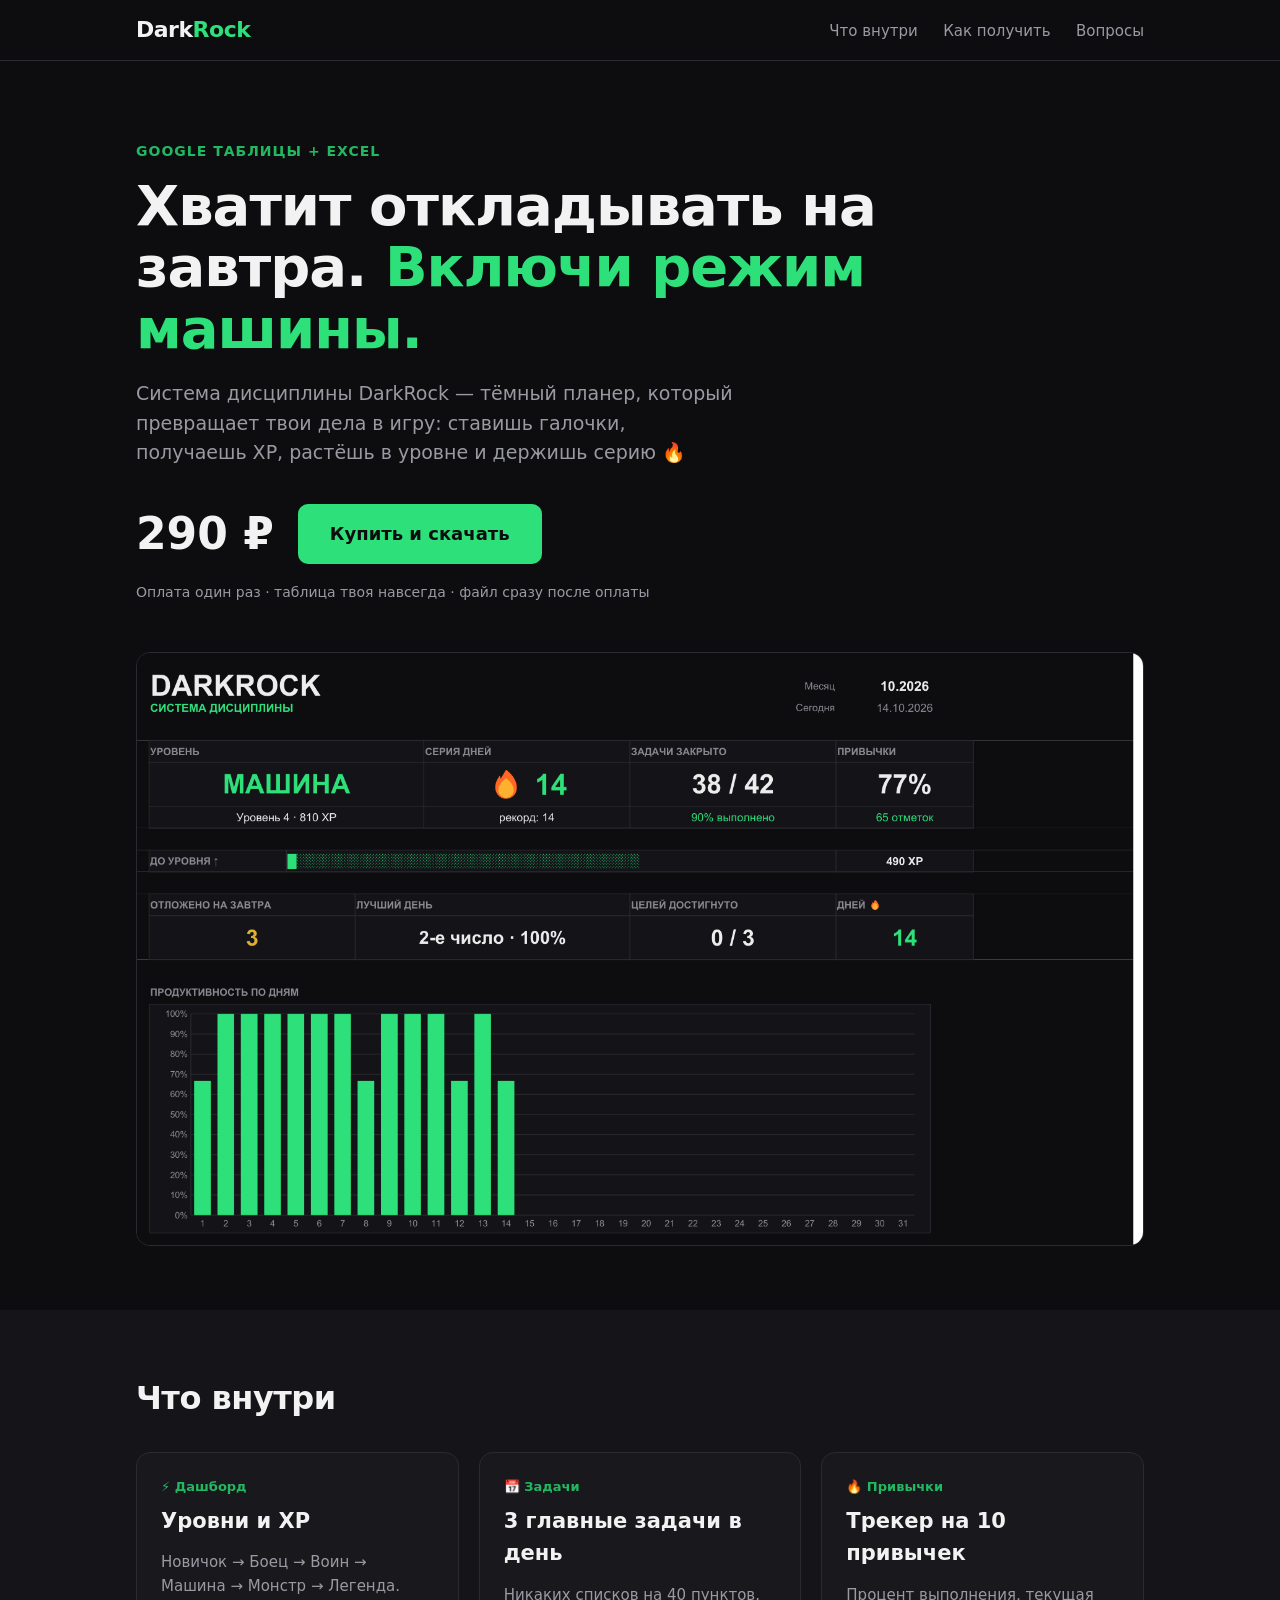
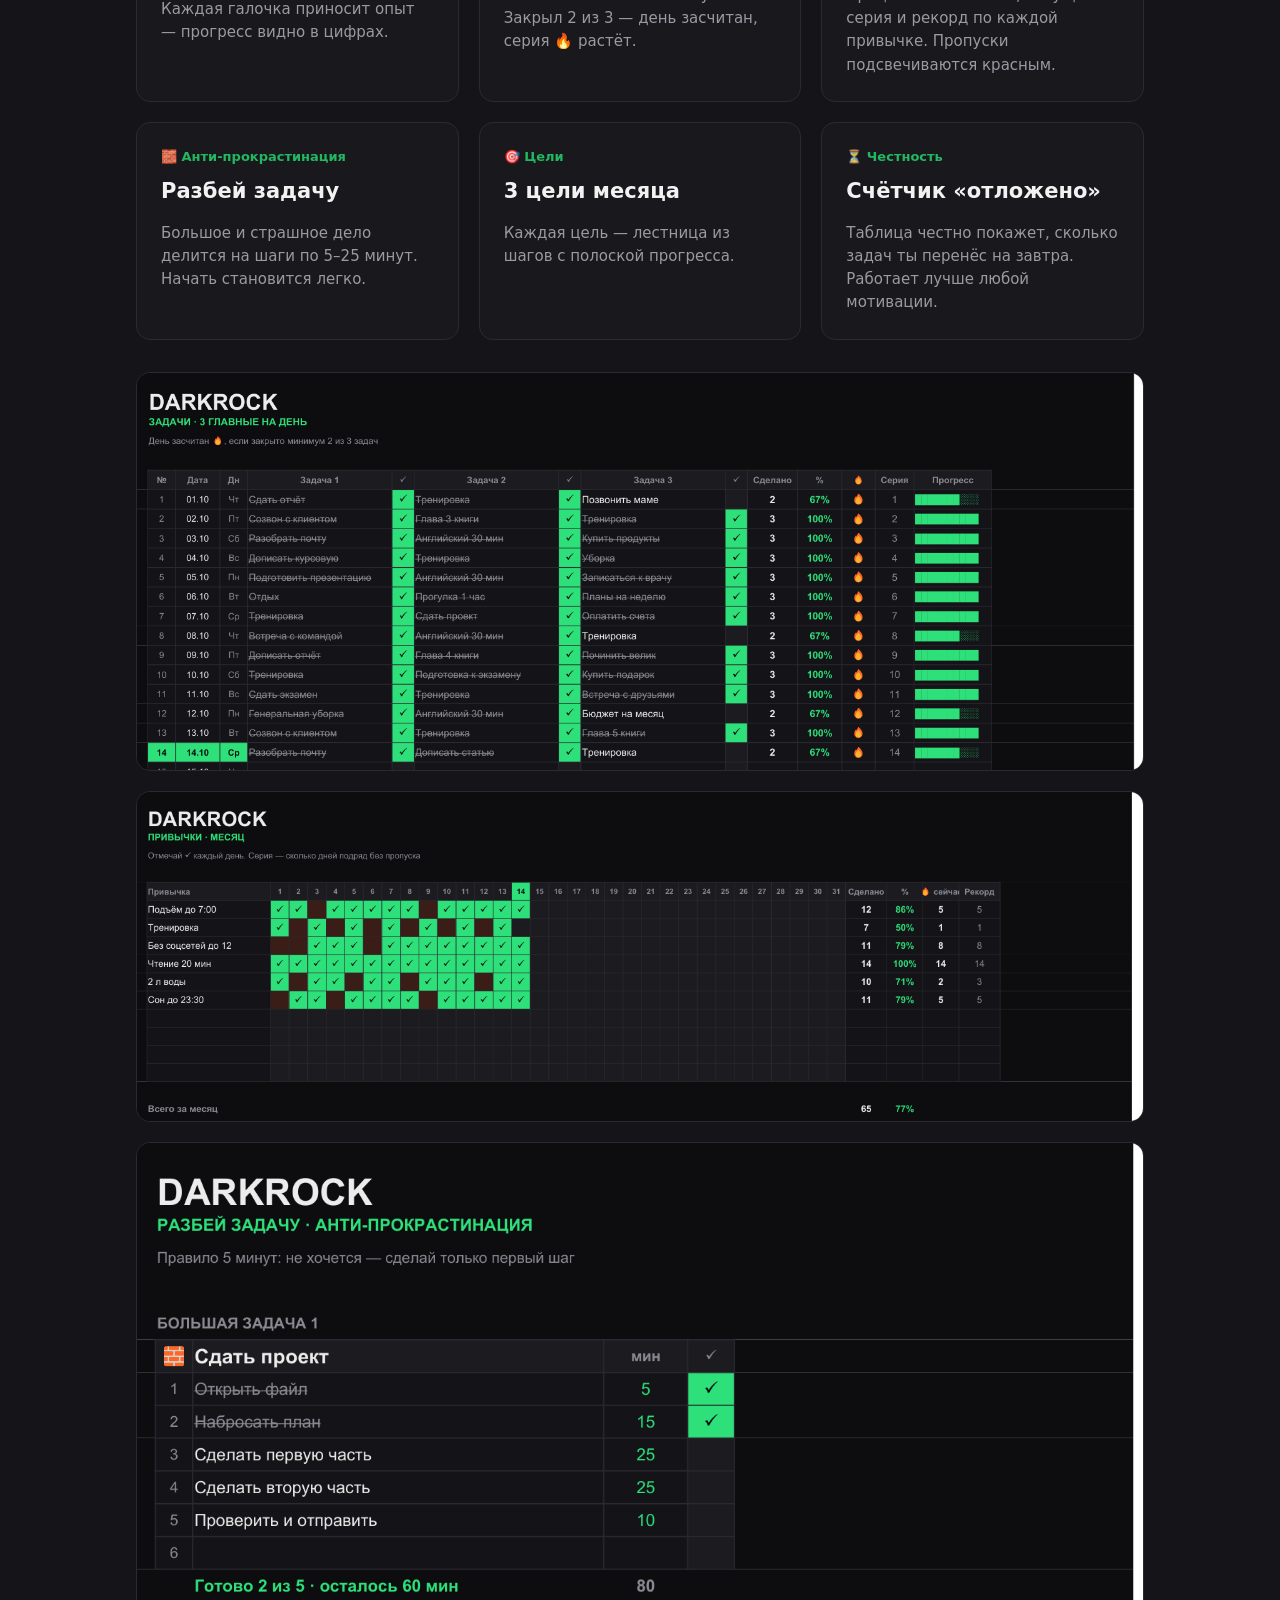
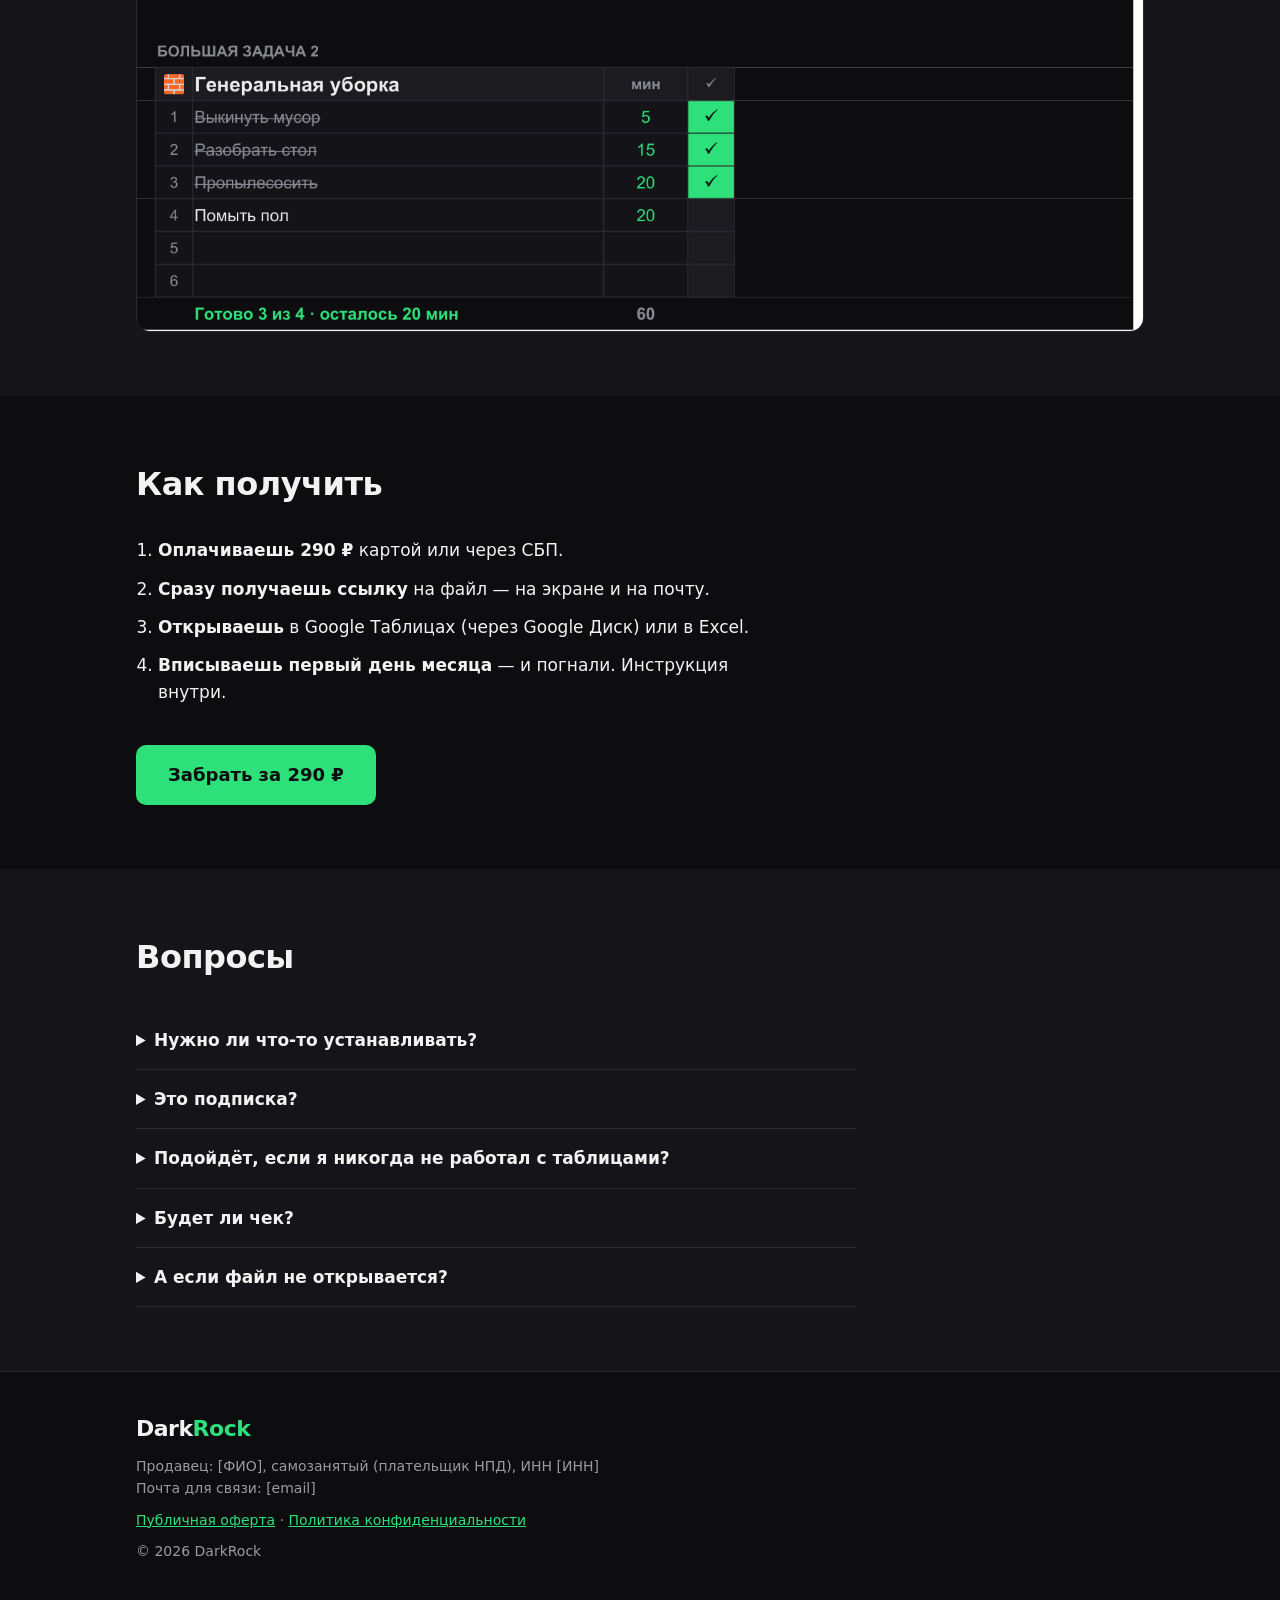
==== index.html @ 1337886f "DarkRock landing Co-Authored-By: Claude Opus 5.5 <noreply@anthropic.com>" ====
<!doctype html>
<html lang="ru">
<head>
<meta charset="utf-8">
<meta name="viewport" content="width=device-width, initial-scale=1">
<title>DarkRock — Система дисциплины</title>
<meta name="description" content="Тёмный планер против прокрастинации в Google Таблицах и Excel: уровни, XP, серии, привычки и цели. 290 ₽ навсегда.">
<link rel="stylesheet" href="style.css">
</head>
<body>

<header class="top">
  <div class="wrap top__in">
    <a class="logo" href="index.html">Dark<span>Rock</span></a>
    <nav class="nav">
      <a href="#inside">Что внутри</a>
      <a href="#how">Как получить</a>
      <a href="#faq">Вопросы</a>
    </nav>
  </div>
</header>

<section class="hero">
  <div class="wrap">
    <p class="eyebrow">Google Таблицы + Excel</p>
    <h1>Хватит откладывать на завтра. <em>Включи режим машины.</em></h1>
    <p class="lead">Система дисциплины DarkRock — тёмный планер, который превращает твои дела в игру: ставишь галочки, получаешь XP, растёшь в уровне и держишь серию 🔥</p>
    <div class="buy">
      <span class="price price--big">290 ₽</span>
      <!-- TODO: заменить href на ссылку оплаты Robokassa -->
      <a class="btn btn--big" href="#" data-product="discipline">Купить и скачать</a>
    </div>
    <p class="note">Оплата один раз · таблица твоя навсегда · файл сразу после оплаты</p>
    <img class="shot" src="img/dashboard.png" alt="Дашборд DarkRock: уровень МАШИНА, серия 14 дней, график продуктивности">
  </div>
</section>

<section id="inside" class="section section--alt">
  <div class="wrap">
    <h2>Что внутри</h2>
    <div class="grid">
      <article class="card">
        <div class="card__tag">⚡ Дашборд</div>
        <h3>Уровни и XP</h3>
        <p>Новичок → Боец → Воин → Машина → Монстр → Легенда. Каждая галочка приносит опыт — прогресс видно в цифрах.</p>
      </article>
      <article class="card">
        <div class="card__tag">📅 Задачи</div>
        <h3>3 главные задачи в день</h3>
        <p>Никаких списков на 40 пунктов. Закрыл 2 из 3 — день засчитан, серия 🔥 растёт.</p>
      </article>
      <article class="card">
        <div class="card__tag">🔥 Привычки</div>
        <h3>Трекер на 10 привычек</h3>
        <p>Процент выполнения, текущая серия и рекорд по каждой привычке. Пропуски подсвечиваются красным.</p>
      </article>
      <article class="card">
        <div class="card__tag">🧱 Анти-прокрастинация</div>
        <h3>Разбей задачу</h3>
        <p>Большое и страшное дело делится на шаги по 5–25 минут. Начать становится легко.</p>
      </article>
      <article class="card">
        <div class="card__tag">🎯 Цели</div>
        <h3>3 цели месяца</h3>
        <p>Каждая цель — лестница из шагов с полоской прогресса.</p>
      </article>
      <article class="card">
        <div class="card__tag">⏳ Честность</div>
        <h3>Счётчик «отложено»</h3>
        <p>Таблица честно покажет, сколько задач ты перенёс на завтра. Работает лучше любой мотивации.</p>
      </article>
    </div>

    <div class="shots">
      <img src="img/tasks.png" alt="Лист задач: три главные задачи на каждый день месяца">
      <img src="img/habits.png" alt="Трекер привычек на месяц">
      <img src="img/breakdown.png" alt="Разбивка большой задачи на шаги с минутами">
    </div>
  </div>
</section>

<section id="how" class="section">
  <div class="wrap">
    <h2>Как получить</h2>
    <ol class="steps">
      <li><b>Оплачиваешь 290 ₽</b> картой или через СБП.</li>
      <li><b>Сразу получаешь ссылку</b> на файл — на экране и на почту.</li>
      <li><b>Открываешь</b> в Google Таблицах (через Google Диск) или в Excel.</li>
      <li><b>Вписываешь первый день месяца</b> — и погнали. Инструкция внутри.</li>
    </ol>
    <a class="btn btn--big" href="#" data-product="discipline">Забрать за 290 ₽</a>
  </div>
</section>

<section id="faq" class="section section--alt">
  <div class="wrap">
    <h2>Вопросы</h2>
    <details><summary>Нужно ли что-то устанавливать?</summary><p>Нет. Таблица работает в бесплатных Google Таблицах — в браузере или с телефона — или в Excel.</p></details>
    <details><summary>Это подписка?</summary><p>Нет. Платишь один раз — таблица остаётся у тебя навсегда. Каждый месяц просто делаешь копию.</p></details>
    <details><summary>Подойдёт, если я никогда не работал с таблицами?</summary><p>Да. Всё считается само — нужно только вписать задачи и ставить галочки.</p></details>
    <details><summary>Будет ли чек?</summary><p>Да, электронный чек приходит на почту автоматически.</p></details>
    <details><summary>А если файл не открывается?</summary><p>Напиши на почту ниже — поможем или вернём деньги. Условия — в <a href="oferta.html">оферте</a>.</p></details>
  </div>
</section>

<footer class="foot">
  <div class="wrap">
    <p class="logo">Dark<span>Rock</span></p>
    <!-- TODO: заполнить реальными данными самозанятого -->
    <p>Продавец: [ФИО], самозанятый (плательщик НПД), ИНН [ИНН]<br>
       Почта для связи: [email]</p>
    <p><a href="oferta.html">Публичная оферта</a> · <a href="privacy.html">Политика конфиденциальности</a></p>
    <p class="muted">© 2026 DarkRock</p>
  </div>
</footer>

</body>
</html>
---- style.css ----
:root {
  --bg: #0d0d0f;
  --bg-alt: #151519;
  --text: #f2f2f2;
  --muted: #9a9aa3;
  --accent: #2ee07a;
  --accent-dark: #22b862;
  --card: #18181d;
  --line: #2a2a31;
  --radius: 14px;
}

* { box-sizing: border-box; margin: 0; padding: 0; }

body {
  font-family: system-ui, -apple-system, "Segoe UI", Roboto, sans-serif;
  background: var(--bg);
  color: var(--text);
  line-height: 1.55;
  font-size: 17px;
}

a { color: var(--accent); }

.wrap { max-width: 1040px; margin: 0 auto; padding: 0 16px; }

.top { border-bottom: 1px solid var(--line); background: var(--bg); position: sticky; top: 0; z-index: 5; }
.top__in { display: flex; align-items: center; justify-content: space-between; height: 60px; }
.logo { font-weight: 800; font-size: 22px; text-decoration: none; color: var(--text); letter-spacing: -0.5px; }
.logo span { color: var(--accent); }
.nav a { margin-left: 20px; text-decoration: none; color: var(--muted); font-size: 15px; }
.nav a:hover { color: var(--text); }

.hero { padding: 80px 0 64px; }
.eyebrow { color: var(--accent-dark); font-weight: 600; font-size: 14px; text-transform: uppercase; letter-spacing: 1px; margin-bottom: 12px; }
h1 { font-size: clamp(32px, 6vw, 56px); line-height: 1.1; letter-spacing: -1px; max-width: 760px; }
h1 em { font-style: normal; color: var(--accent); }
.lead { font-size: 19px; color: var(--muted); max-width: 600px; margin: 20px 0 32px; }

.btn {
  display: inline-block; background: var(--accent); color: #0d0d0f; text-decoration: none;
  padding: 10px 22px; border-radius: 10px; font-weight: 600; transition: background .15s;
}
.btn:hover { background: var(--accent-dark); }
.btn--big { padding: 16px 32px; font-size: 18px; }

.section { padding: 64px 0; }
.section--alt { background: var(--bg-alt); }
h2 { font-size: 32px; margin-bottom: 28px; letter-spacing: -0.5px; }

.grid { display: grid; grid-template-columns: repeat(auto-fit, minmax(280px, 1fr)); gap: 20px; }
.card {
  background: var(--card); border: 1px solid var(--line); border-radius: var(--radius);
  padding: 24px; display: flex; flex-direction: column;
}
.card__tag { font-size: 13px; color: var(--accent-dark); font-weight: 600; margin-bottom: 8px; }
.card h3 { font-size: 21px; margin-bottom: 14px; }
.card ul { list-style: none; flex: 1; margin-bottom: 20px; }
.card li { padding-left: 22px; position: relative; margin-bottom: 6px; font-size: 15px; }
.card li::before { content: "✓"; position: absolute; left: 0; color: var(--accent); font-weight: 700; }
.card__foot { display: flex; align-items: center; justify-content: space-between; }
.price { font-size: 24px; font-weight: 800; }

.steps { padding-left: 22px; max-width: 640px; }
.steps li { margin-bottom: 12px; }

details { border-bottom: 1px solid var(--line); padding: 16px 0; max-width: 720px; }
summary { cursor: pointer; font-weight: 600; }
details p { margin-top: 10px; color: var(--muted); }

.foot { border-top: 1px solid var(--line); padding: 40px 0; font-size: 14px; color: var(--muted); }
.foot p { margin-bottom: 10px; }
.muted { color: var(--muted); }

.doc { padding: 48px 0 80px; max-width: 760px; }
.doc h1 { font-size: 34px; margin-bottom: 24px; }
.doc h2 { font-size: 20px; margin: 28px 0 10px; }
.doc p, .doc li { margin-bottom: 8px; }
.doc ol, .doc ul { padding-left: 22px; }

.buy { display: flex; align-items: center; gap: 24px; flex-wrap: wrap; }
.price--big { font-size: 44px; }
.note { color: var(--muted); font-size: 14px; margin-top: 14px; }
.shot { display: block; width: 100%; margin-top: 48px; border: 1px solid var(--line); border-radius: var(--radius); }
.card p { color: var(--muted); font-size: 15px; }
.shots { display: grid; gap: 20px; margin-top: 32px; }
.shots img { width: 100%; border: 1px solid var(--line); border-radius: var(--radius); }
.steps + .btn { margin-top: 28px; }

@media (max-width: 560px) {
  .nav { display: none; }
  .hero { padding: 48px 0 40px; }
}
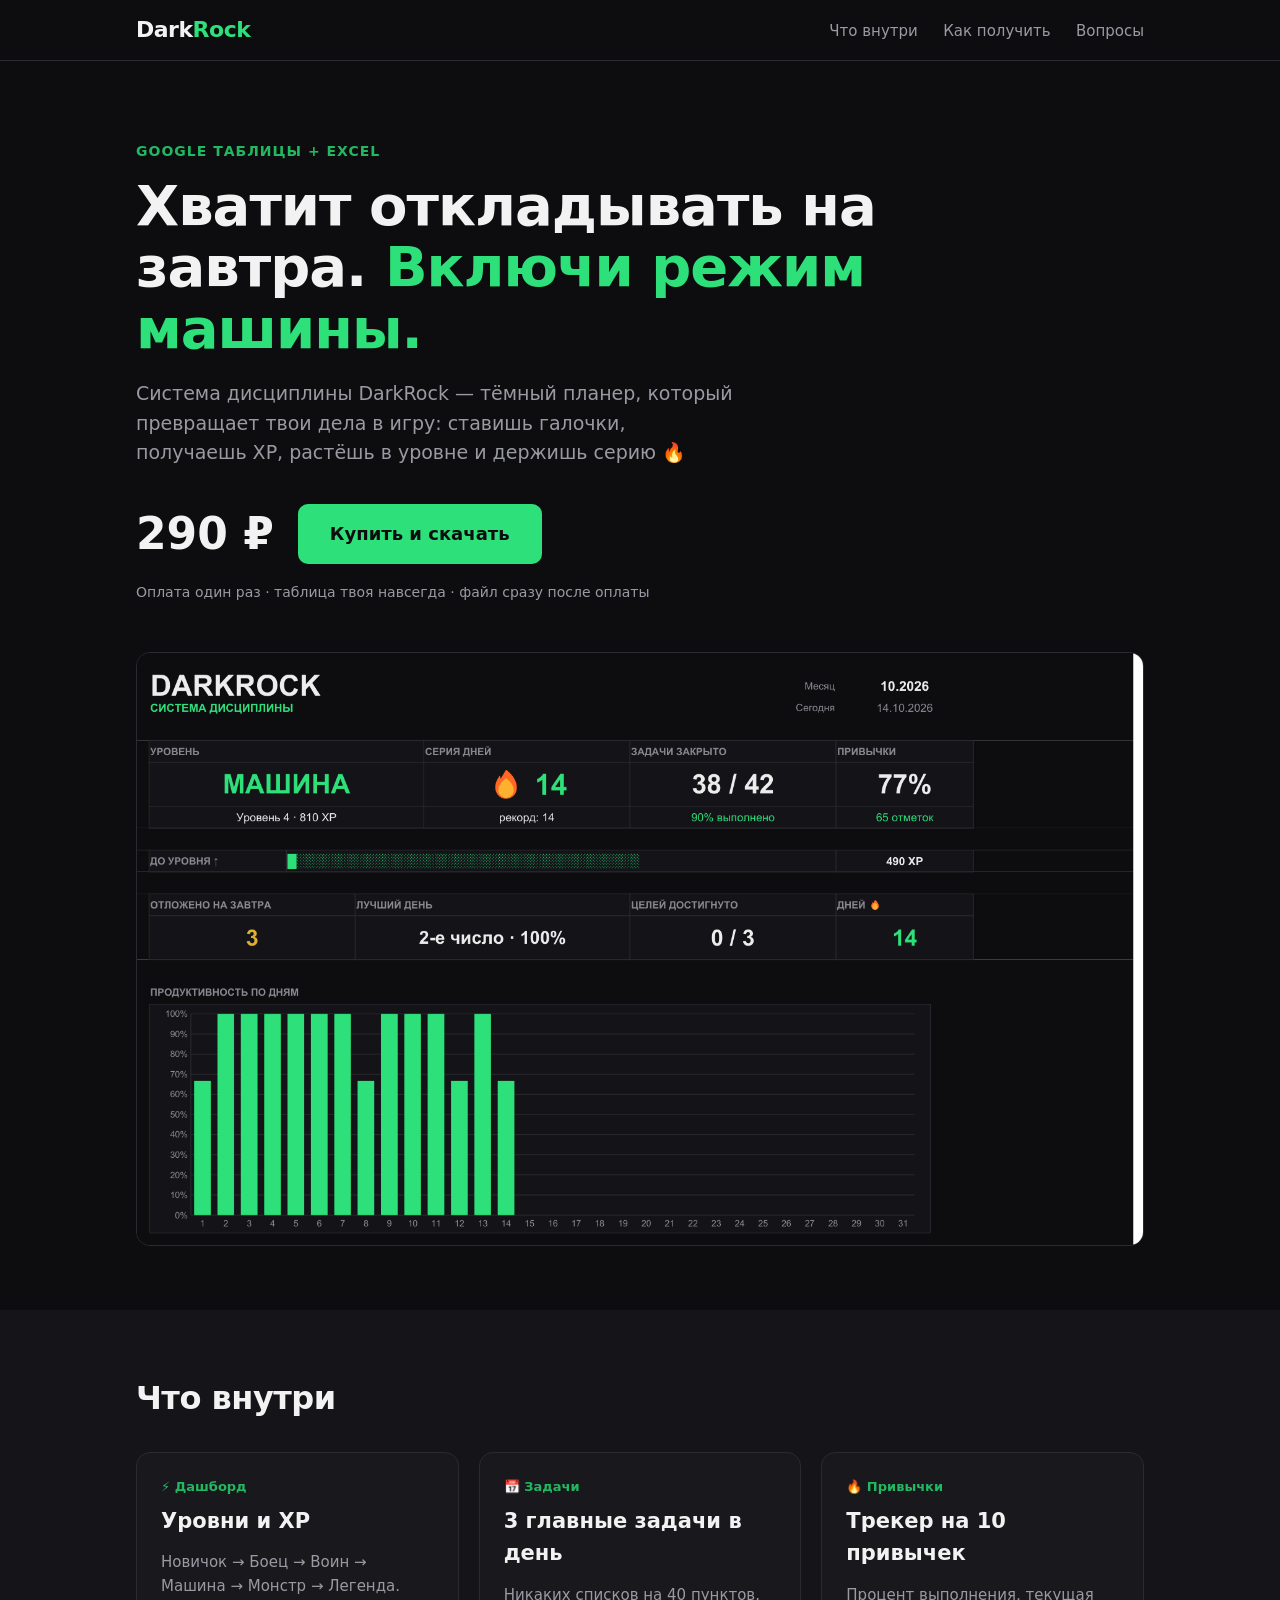
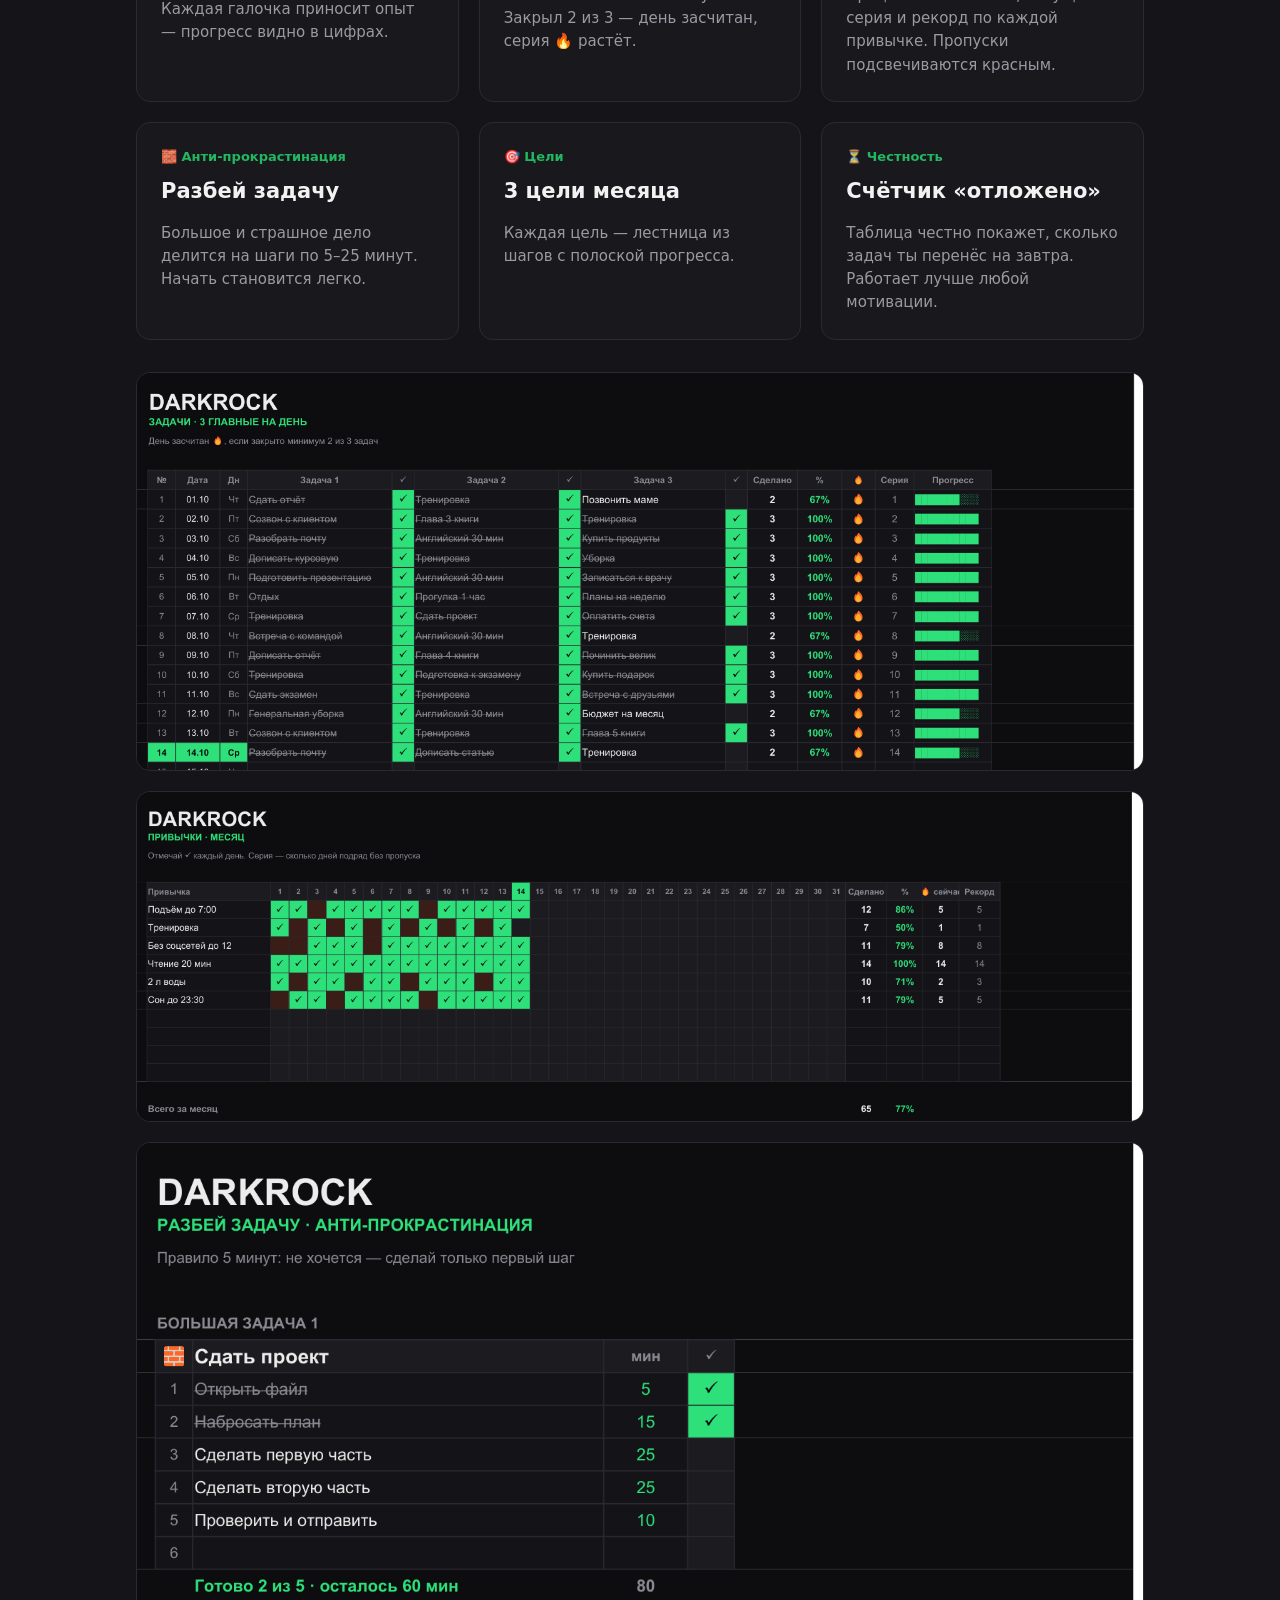
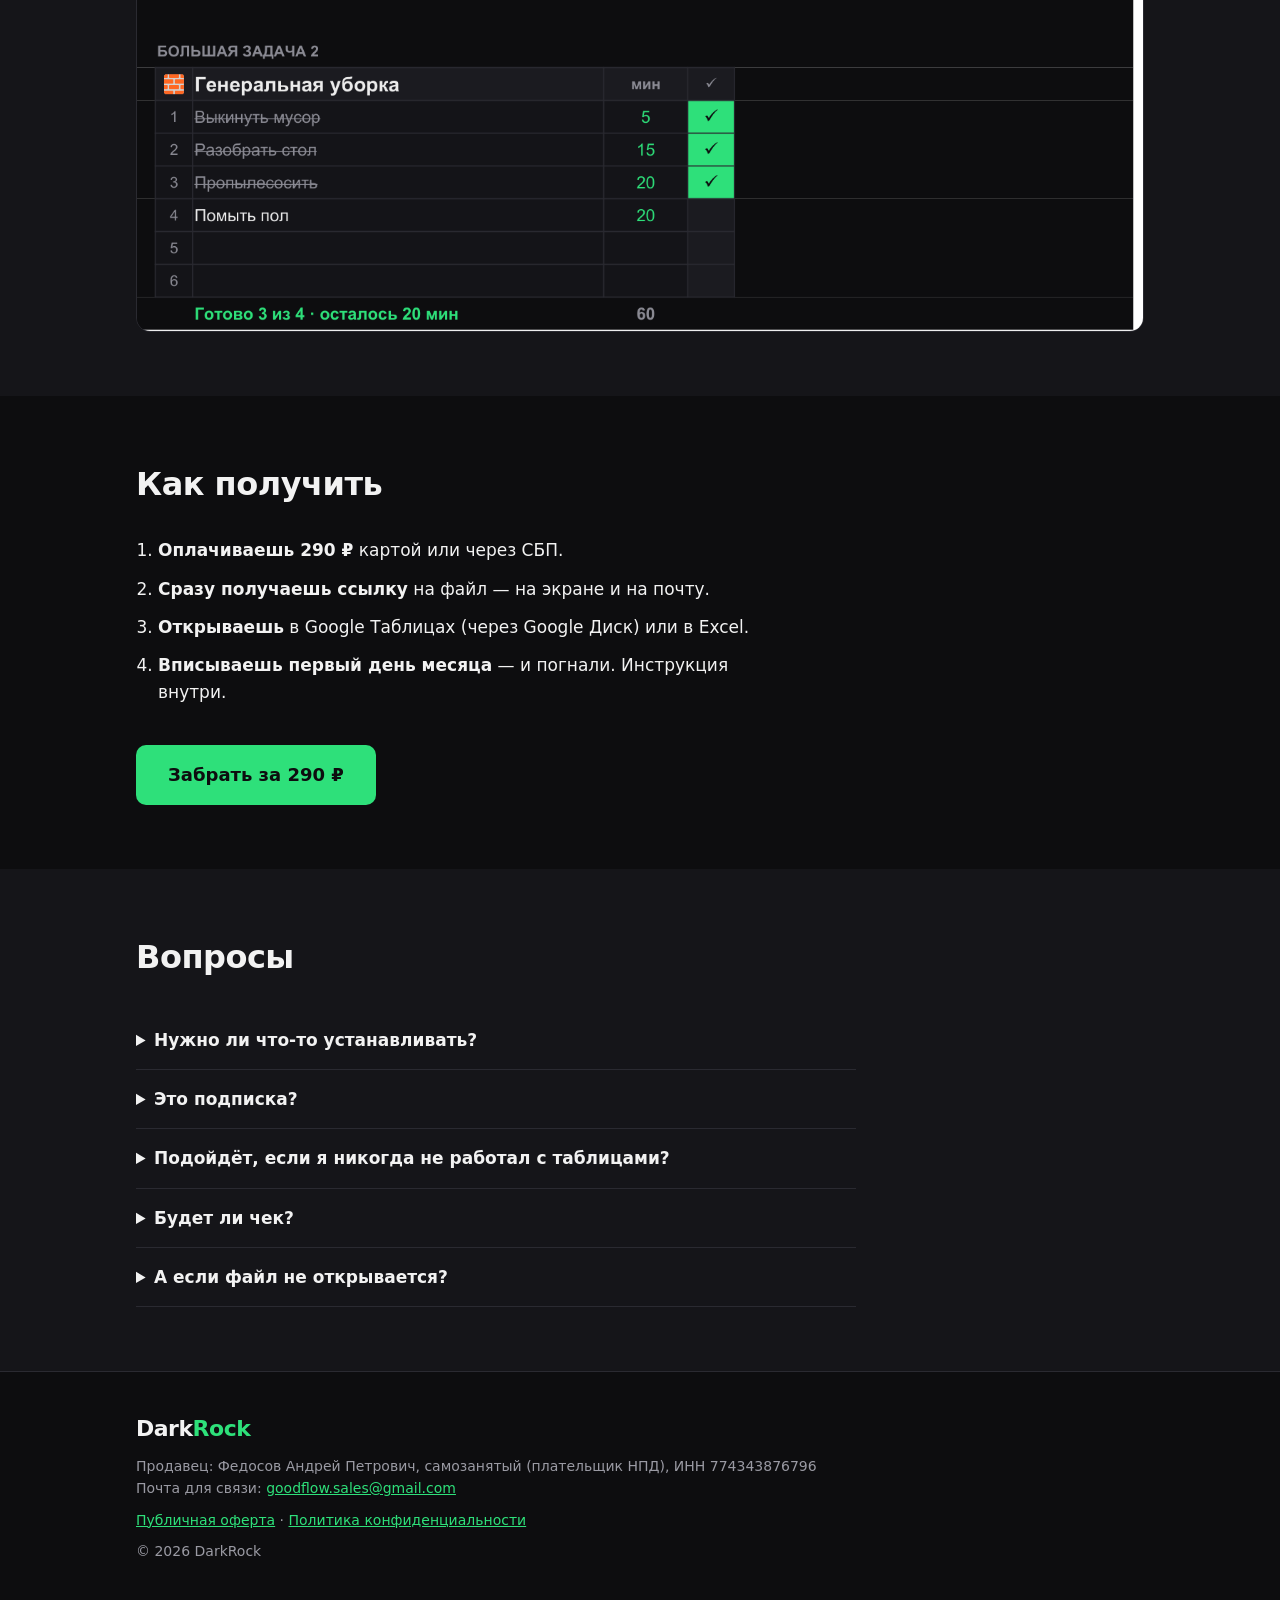
==== commit 83a5050f: "Add seller details Co-Authored-By: Claude Opus 5.5 <noreply@anthropic.com>" ====
--- a/index.html
+++ b/index.html
@@ -106,9 +106,9 @@
 <footer class="foot">
   <div class="wrap">
     <p class="logo">Dark<span>Rock</span></p>
-    <!-- TODO: заполнить реальными данными самозанятого -->
-    <p>Продавец: [ФИО], самозанятый (плательщик НПД), ИНН [ИНН]<br>
-       Почта для связи: [email]</p>
+    
+    <p>Продавец: Федосов Андрей Петрович, самозанятый (плательщик НПД), ИНН 774343876796<br>
+       Почта для связи: <a href="mailto:goodflow.sales@gmail.com">goodflow.sales@gmail.com</a></p>
     <p><a href="oferta.html">Публичная оферта</a> · <a href="privacy.html">Политика конфиденциальности</a></p>
     <p class="muted">© 2026 DarkRock</p>
   </div>
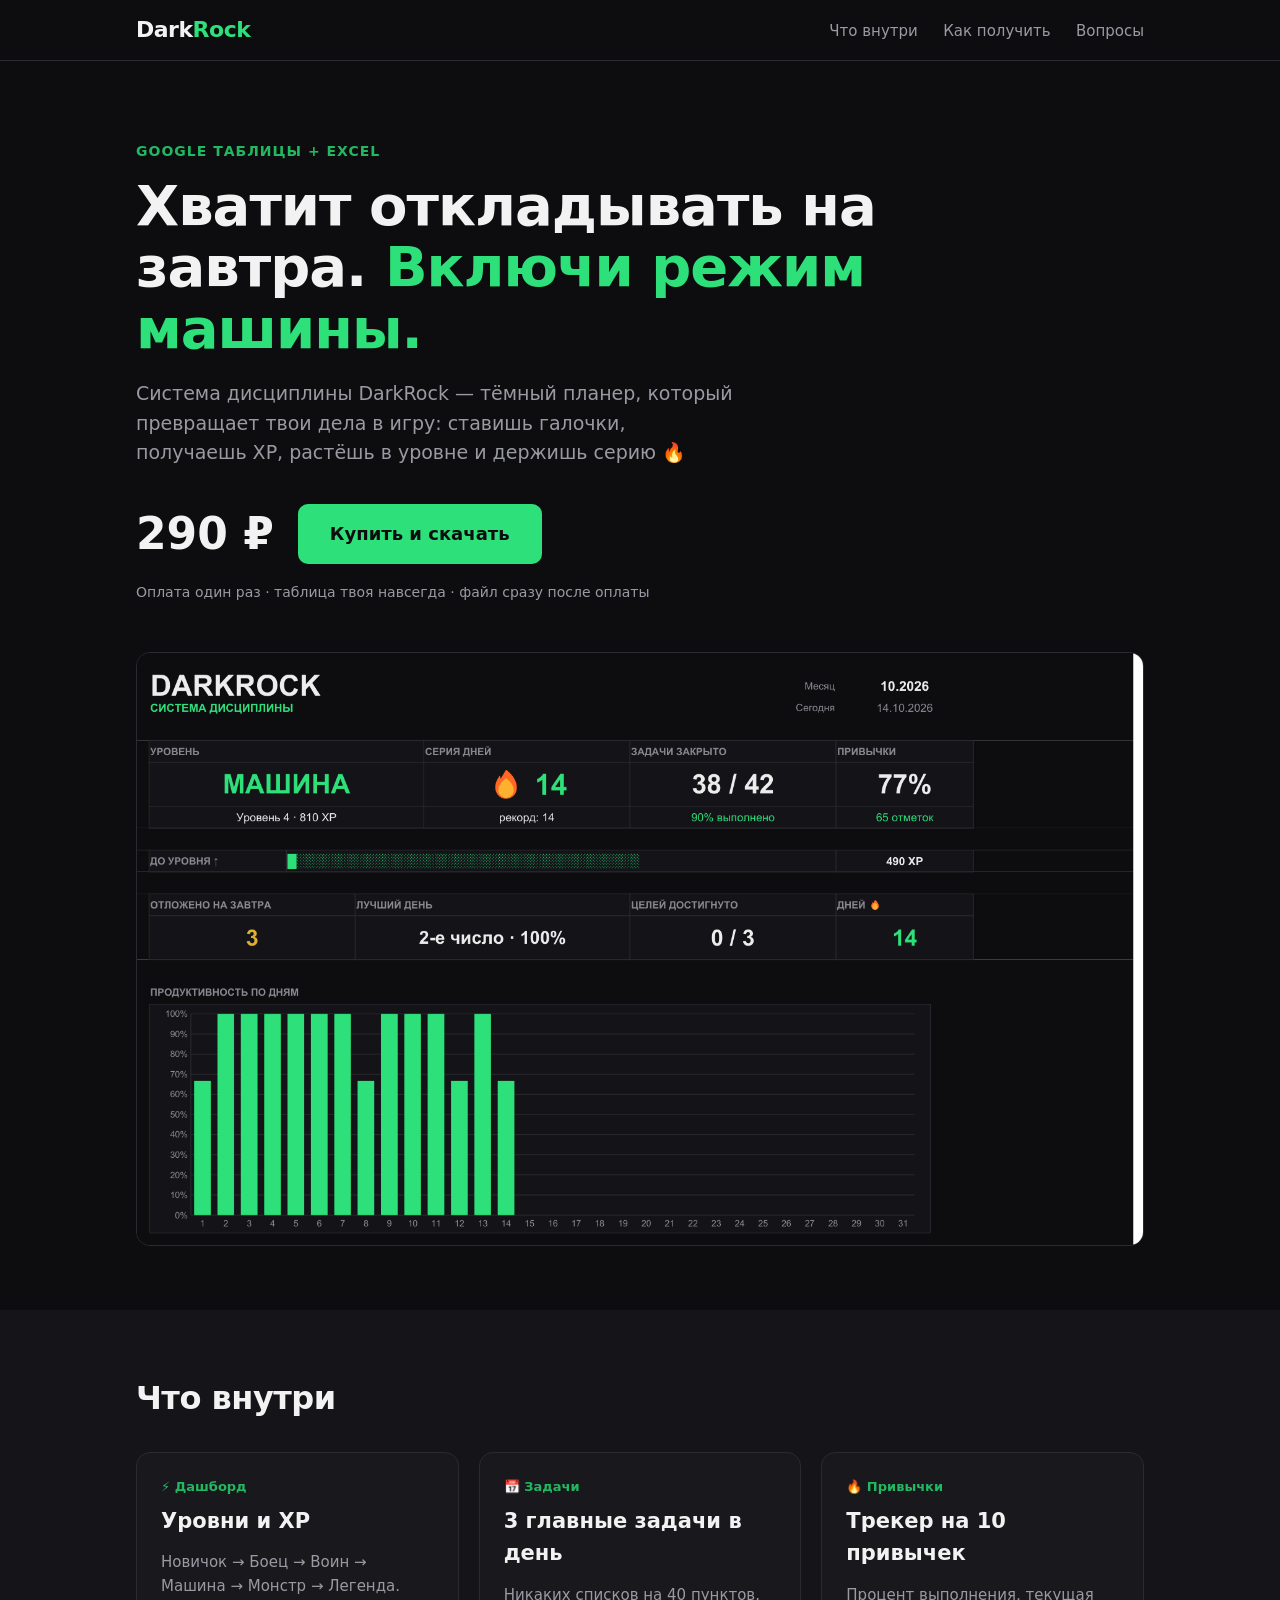
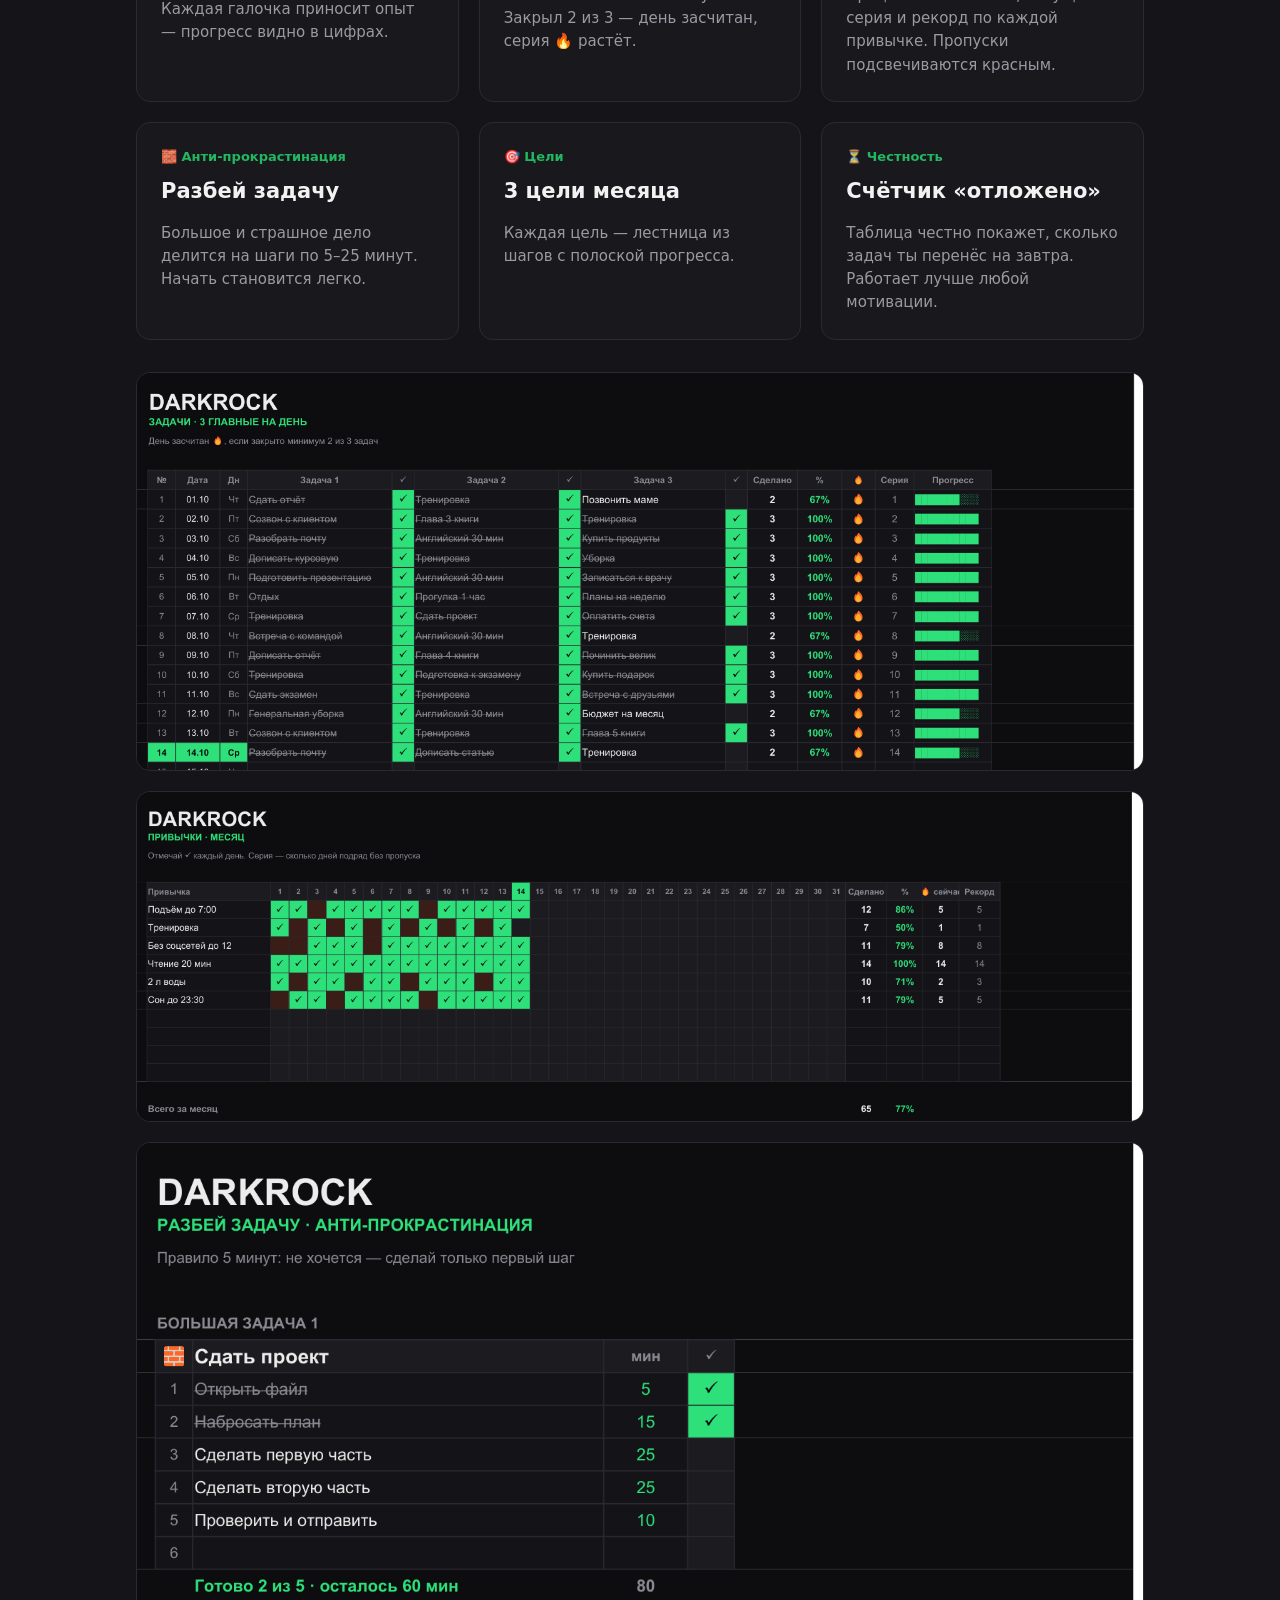
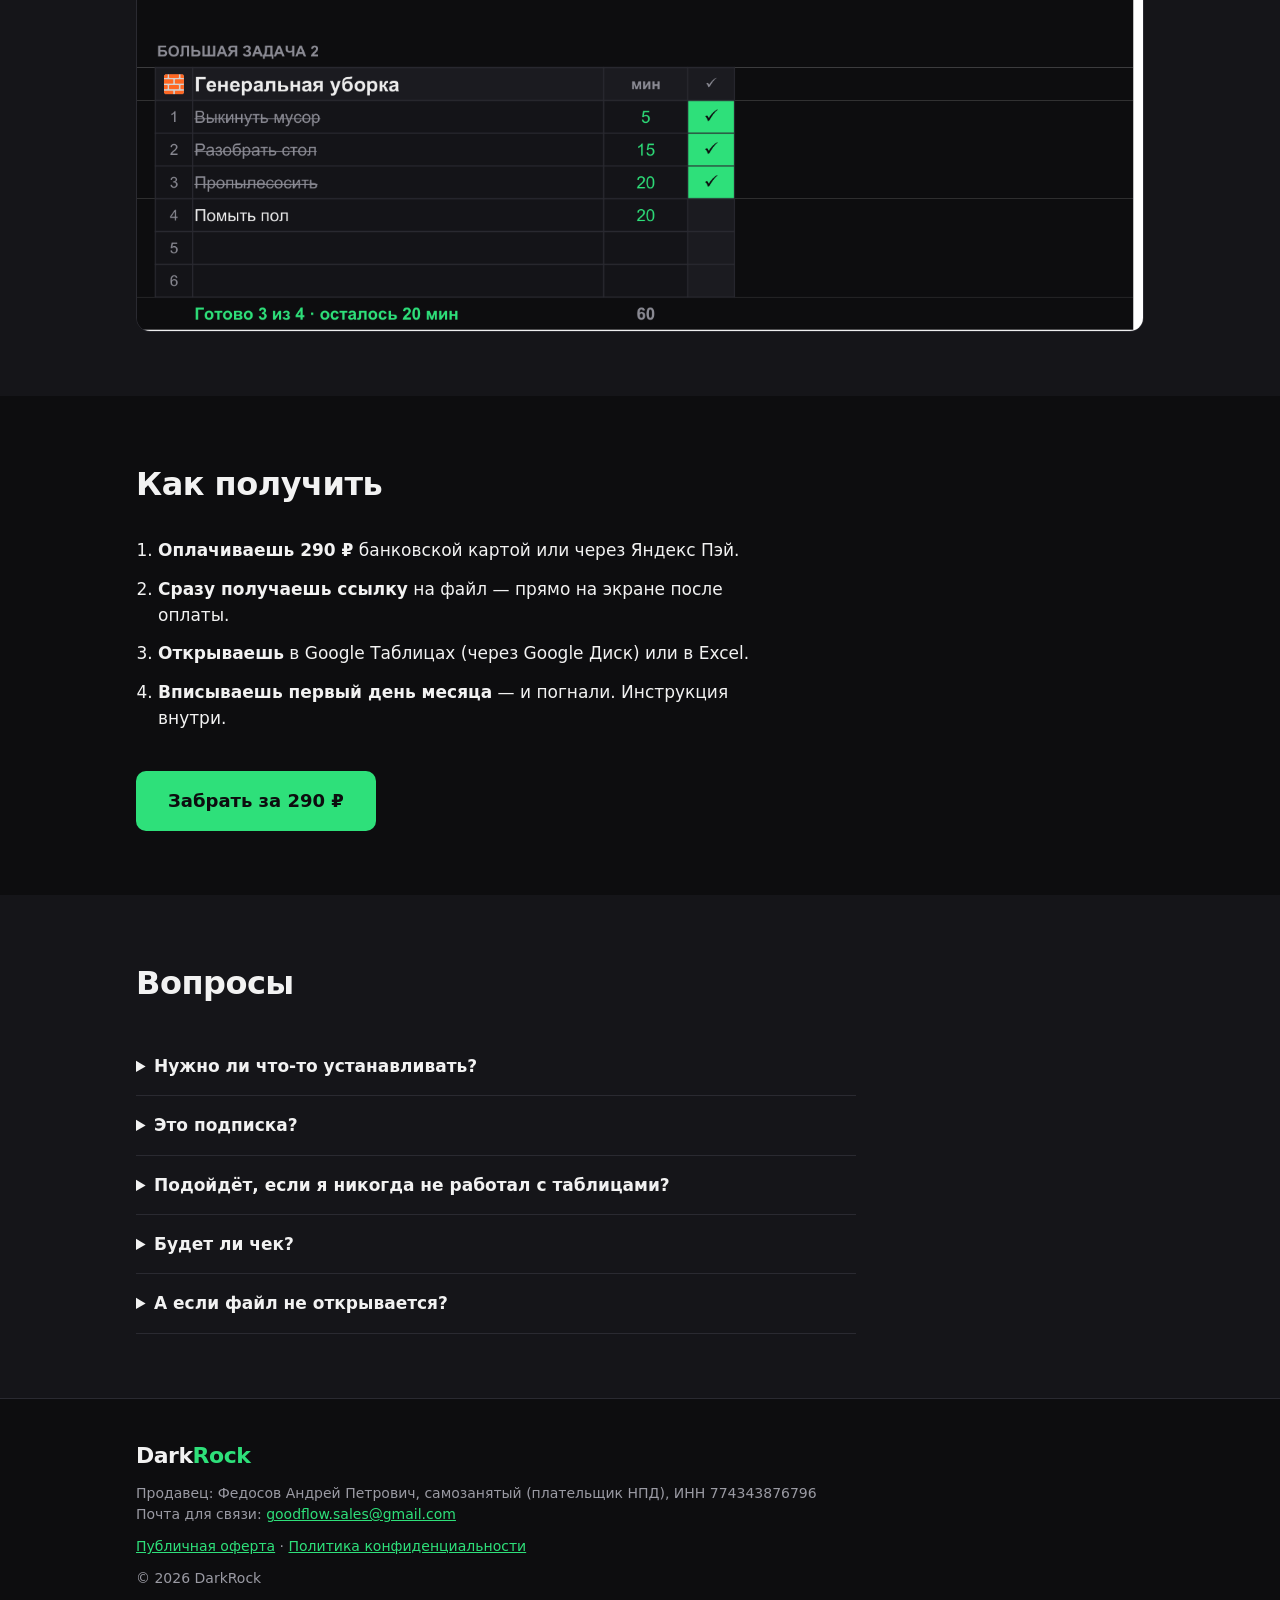
==== commit 216b4d7b: "Remove SBP and email-delivery promise until they are live Co-Authored-By: Claude Opus 5.5 <noreply@a" ====
--- a/index.html
+++ b/index.html
@@ -27,8 +27,8 @@
     <p class="lead">Система дисциплины DarkRock — тёмный планер, который превращает твои дела в игру: ставишь галочки, получаешь XP, растёшь в уровне и держишь серию 🔥</p>
     <div class="buy">
       <span class="price price--big">290 ₽</span>
-      <!-- TODO: заменить href на ссылку оплаты Robokassa -->
-      <a class="btn btn--big" href="#" data-product="discipline">Купить и скачать</a>
+      
+      <a class="btn btn--big" href="https://auth.robokassa.ru/merchant/Invoice/jlyqvURh-ECSsdJO4XYGYA" data-product="discipline">Купить и скачать</a>
     </div>
     <p class="note">Оплата один раз · таблица твоя навсегда · файл сразу после оплаты</p>
     <img class="shot" src="img/dashboard.png" alt="Дашборд DarkRock: уровень МАШИНА, серия 14 дней, график продуктивности">
@@ -83,12 +83,12 @@
   <div class="wrap">
     <h2>Как получить</h2>
     <ol class="steps">
-      <li><b>Оплачиваешь 290 ₽</b> картой или через СБП.</li>
-      <li><b>Сразу получаешь ссылку</b> на файл — на экране и на почту.</li>
+      <li><b>Оплачиваешь 290 ₽</b> банковской картой или через Яндекс Пэй.</li>
+      <li><b>Сразу получаешь ссылку</b> на файл — прямо на экране после оплаты.</li>
       <li><b>Открываешь</b> в Google Таблицах (через Google Диск) или в Excel.</li>
       <li><b>Вписываешь первый день месяца</b> — и погнали. Инструкция внутри.</li>
     </ol>
-    <a class="btn btn--big" href="#" data-product="discipline">Забрать за 290 ₽</a>
+    <a class="btn btn--big" href="https://auth.robokassa.ru/merchant/Invoice/jlyqvURh-ECSsdJO4XYGYA" data-product="discipline">Забрать за 290 ₽</a>
   </div>
 </section>
 
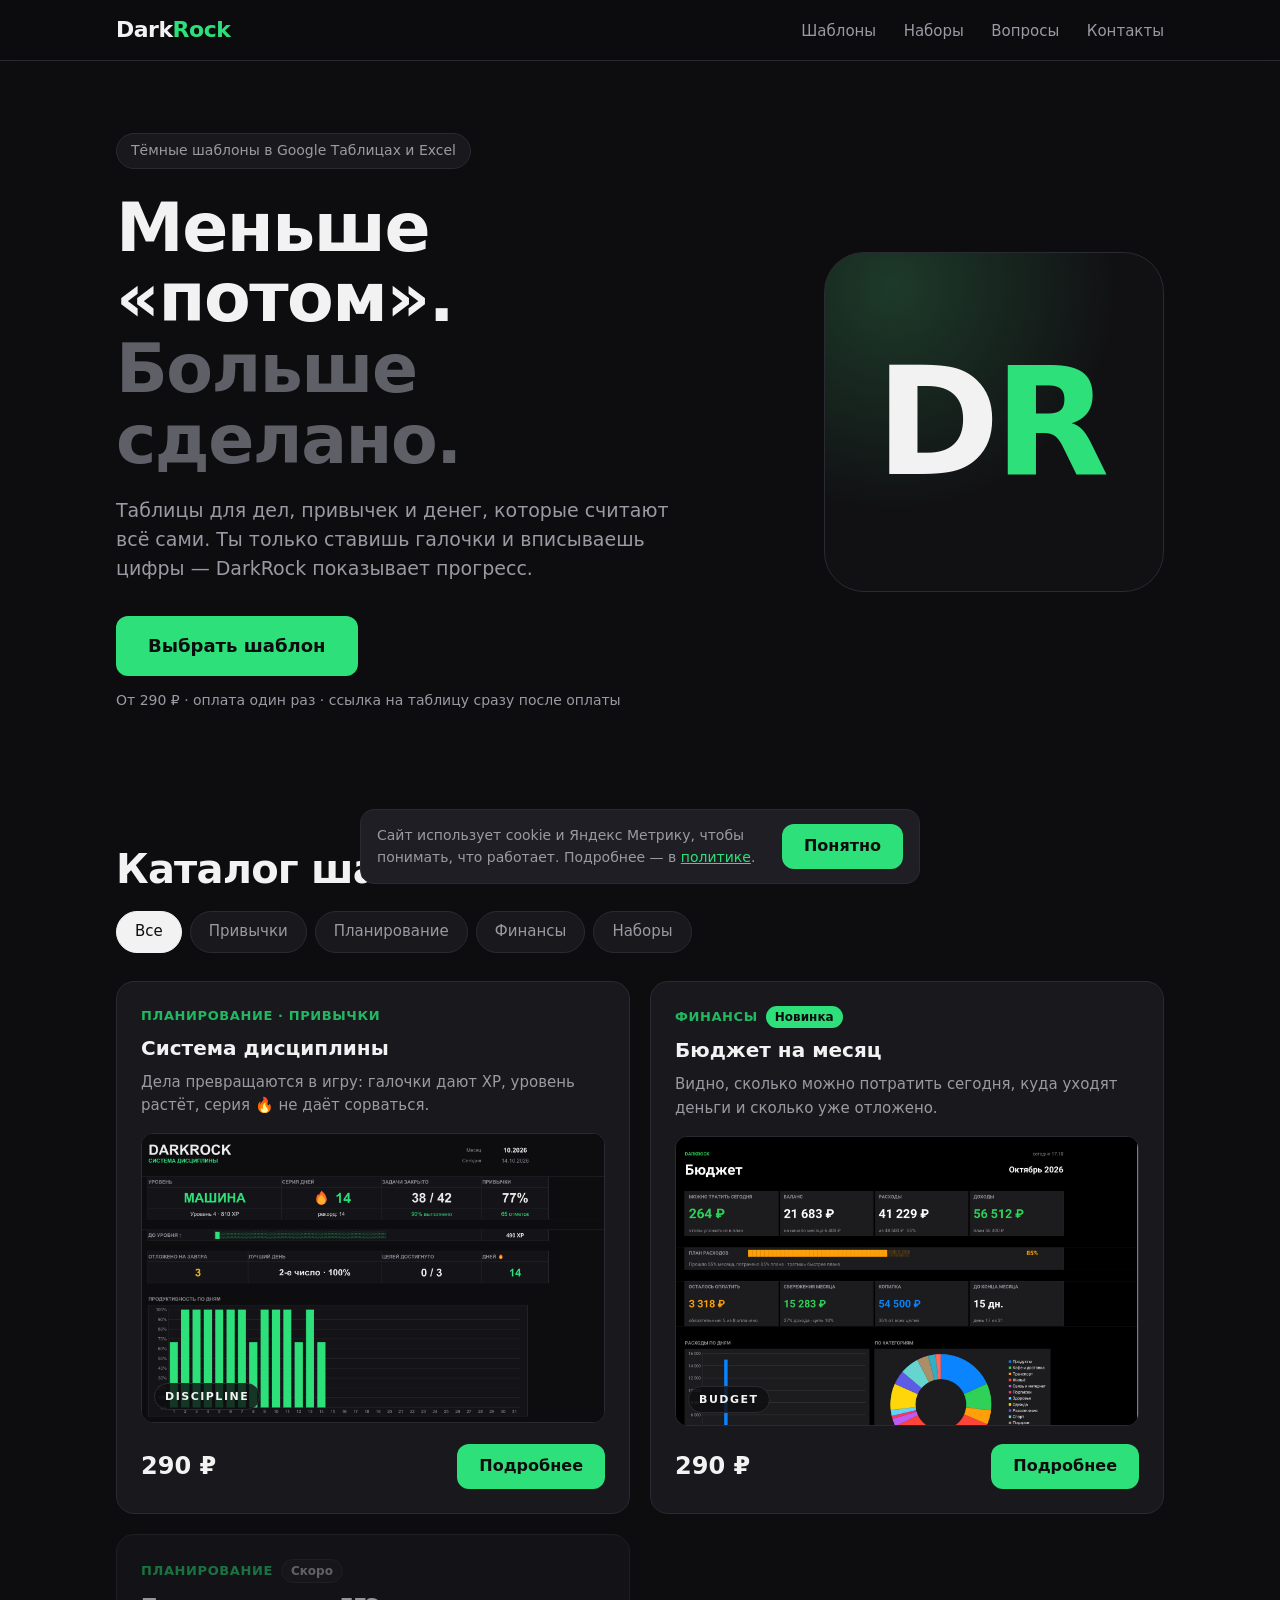
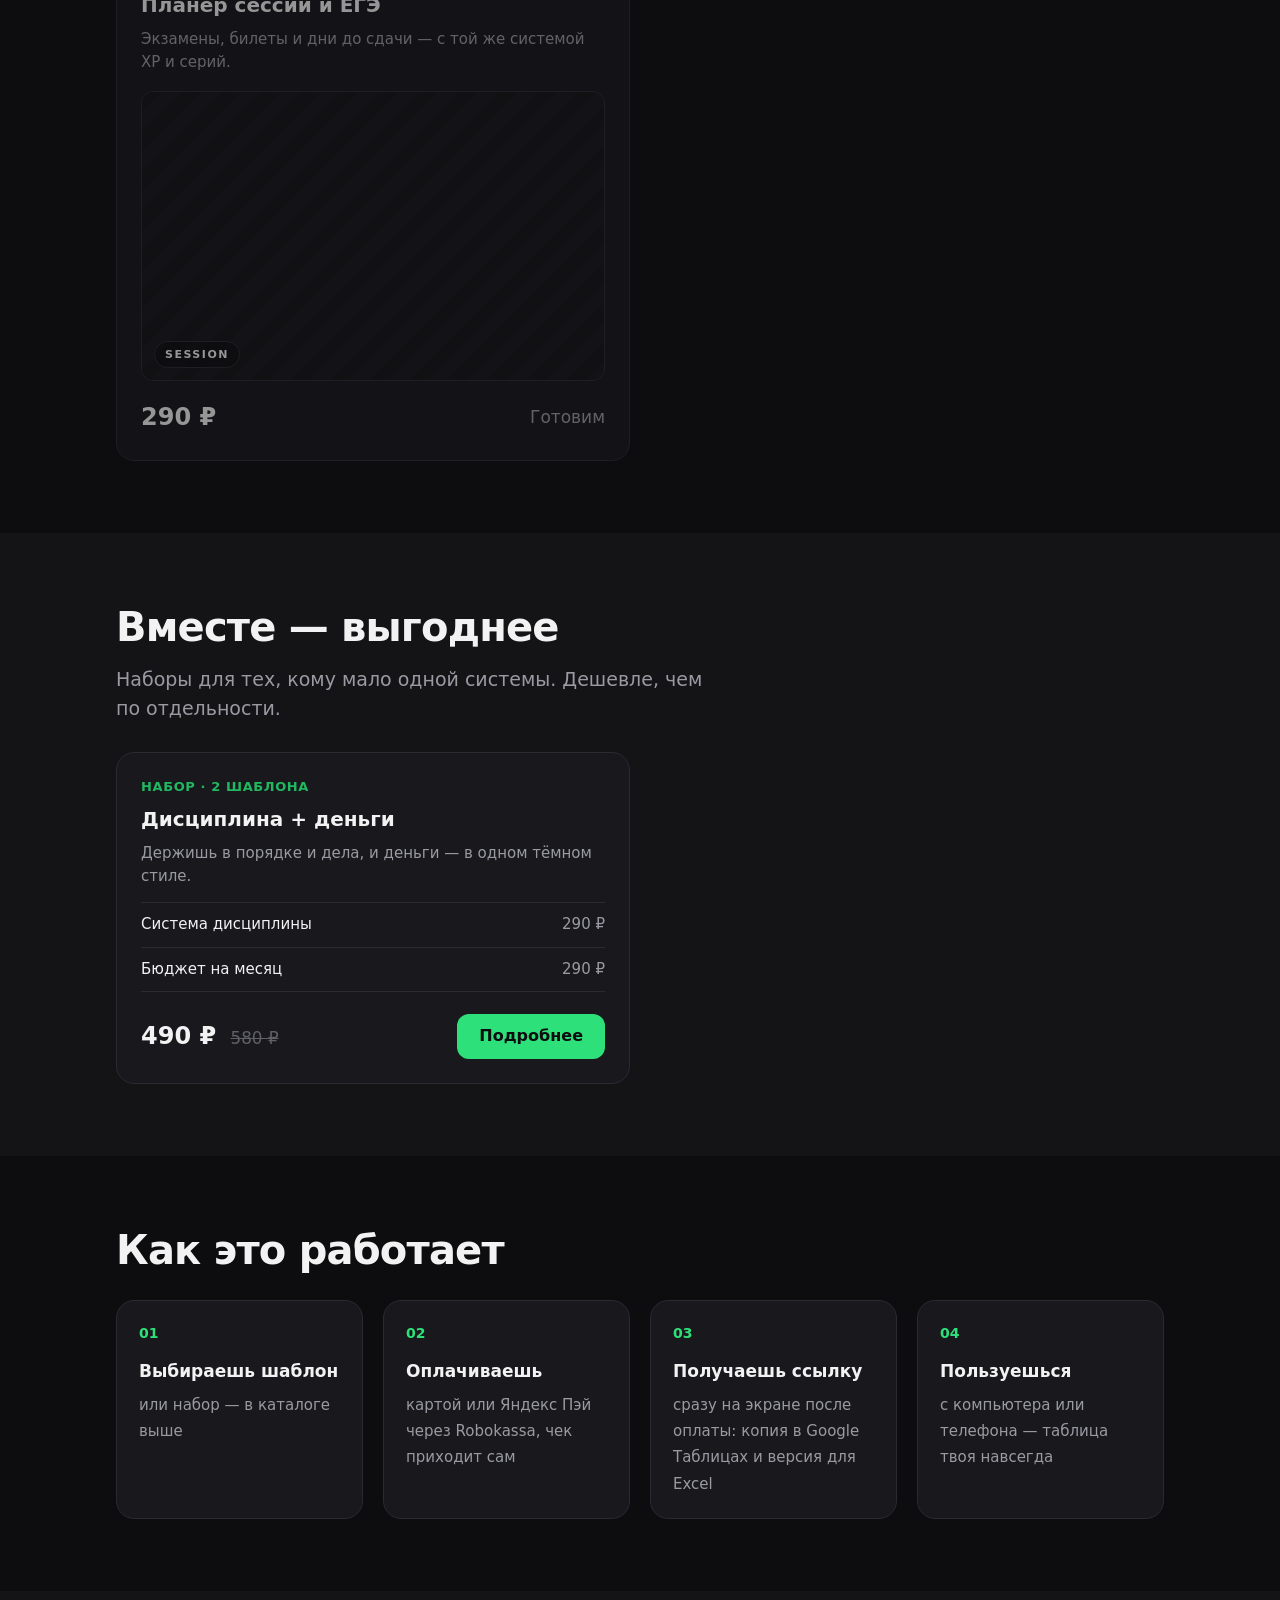
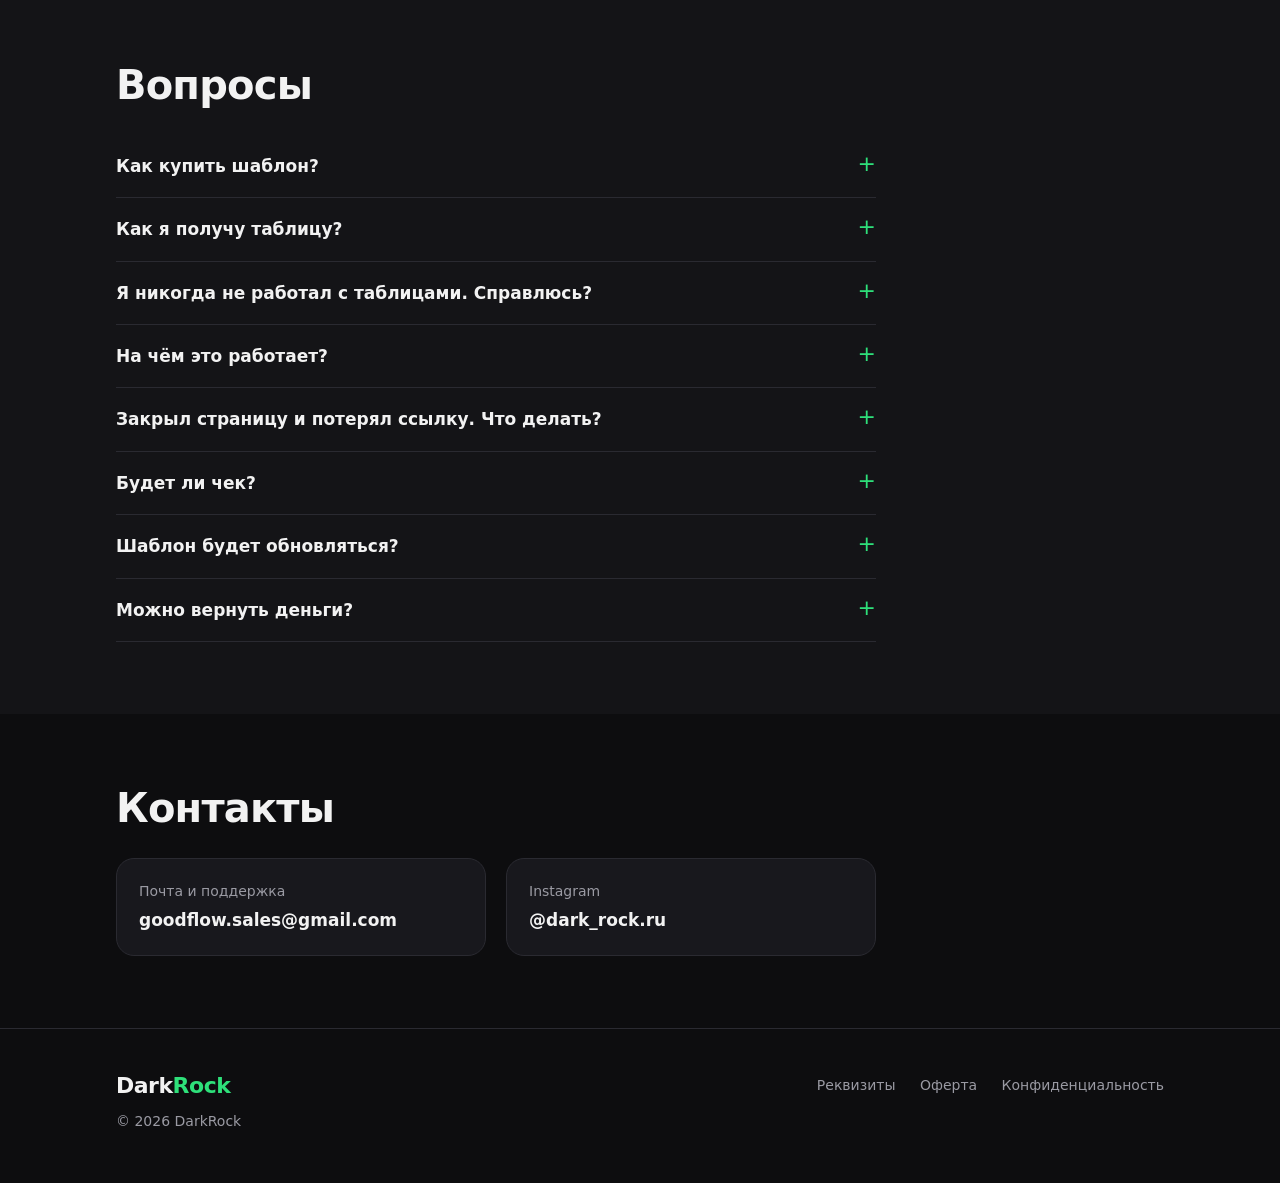
==== commit 1fed72da: "Catalog redesign: product catalog, bundles, budget product, per-product thank-you pages, requisites " ====
--- a/index.html
+++ b/index.html
@@ -3,9 +3,32 @@
 <head>
 <meta charset="utf-8">
 <meta name="viewport" content="width=device-width, initial-scale=1">
-<title>DarkRock — Система дисциплины</title>
-<meta name="description" content="Тёмный планер против прокрастинации в Google Таблицах и Excel: уровни, XP, серии, привычки и цели. 290 ₽ навсегда.">
+<title>DarkRock — тёмные шаблоны в Google Таблицах</title>
+<meta name="description" content="Тёмные шаблоны для Google Таблиц и Excel: система дисциплины, бюджет на месяц и наборы. Оплата один раз, ссылка на таблицу сразу после оплаты.">
+<meta property="og:title" content="DarkRock — тёмные шаблоны в Google Таблицах">
+<meta property="og:description" content="Дисциплина, привычки и деньги — в таблицах, которые считают сами. 290 ₽, ссылка на таблицу сразу после оплаты.">
+<meta property="og:image" content="https://andybite.github.io/darkrock/img/dashboard.png">
+<meta property="og:type" content="website">
 <link rel="stylesheet" href="style.css">
+<!-- Yandex.Metrika counter -->
+<script type="text/javascript">
+    (function(m,e,t,r,i,k,a){
+        m[i]=m[i]||function(){(m[i].a=m[i].a||[]).push(arguments)};
+        m[i].l=1*new Date();
+        for (var j = 0; j < document.scripts.length; j++) {if (document.scripts[j].src === r) { return; }}
+        k=e.createElement(t),a=e.getElementsByTagName(t)[0],k.async=1,k.src=r,a.parentNode.insertBefore(k,a)
+    })(window, document,'script','https://mc.yandex.ru/metrika/tag.js?id=113660326', 'ym');
+
+    ym(113660326, 'init', {ssr:true, webvisor:true, clickmap:true, ecommerce:"dataLayer", accurateTrackBounce:true, trackLinks:true});
+
+    // Цель «нажал Купить»: клик по кнопке оплаты Robokassa
+    document.addEventListener('click', function (e) {
+        var a = e.target.closest && e.target.closest('a[data-product]');
+        if (a) ym(113660326, 'reachGoal', 'pay_click', {product: a.dataset.product});
+    });
+</script>
+<noscript><div><img src="https://mc.yandex.ru/watch/113660326" style="position:absolute; left:-9999px;" alt="" /></div></noscript>
+<!-- /Yandex.Metrika counter -->
 </head>
 <body>
 
@@ -13,106 +36,109 @@
   <div class="wrap top__in">
     <a class="logo" href="index.html">Dark<span>Rock</span></a>
     <nav class="nav">
-      <a href="#inside">Что внутри</a>
-      <a href="#how">Как получить</a>
+      <a href="#catalog">Шаблоны</a>
+      <a href="#bundles">Наборы</a>
       <a href="#faq">Вопросы</a>
+      <a href="#contacts">Контакты</a>
     </nav>
   </div>
 </header>
 
 <section class="hero">
-  <div class="wrap">
-    <p class="eyebrow">Google Таблицы + Excel</p>
-    <h1>Хватит откладывать на завтра. <em>Включи режим машины.</em></h1>
-    <p class="lead">Система дисциплины DarkRock — тёмный планер, который превращает твои дела в игру: ставишь галочки, получаешь XP, растёшь в уровне и держишь серию 🔥</p>
-    <div class="buy">
-      <span class="price price--big">290 ₽</span>
-      
-      <a class="btn btn--big" href="https://auth.robokassa.ru/merchant/Invoice/jlyqvURh-ECSsdJO4XYGYA" data-product="discipline">Купить и скачать</a>
+  <div class="wrap hero__in">
+    <div class="hero__text">
+      <p class="pill">Тёмные шаблоны в Google Таблицах и Excel</p>
+      <h1>Меньше «потом».<br><span class="h1-muted">Больше сделано.</span></h1>
+      <p class="lead">Таблицы для дел, привычек и денег, которые считают всё сами. Ты только ставишь галочки и вписываешь цифры — DarkRock показывает прогресс.</p>
+      <a class="btn btn--big" href="#catalog">Выбрать шаблон</a>
+      <p class="note">От 290 ₽ · оплата один раз · ссылка на таблицу сразу после оплаты</p>
     </div>
-    <p class="note">Оплата один раз · таблица твоя навсегда · файл сразу после оплаты</p>
-    <img class="shot" src="img/dashboard.png" alt="Дашборд DarkRock: уровень МАШИНА, серия 14 дней, график продуктивности">
-  </div>
-</section>
-
-<section id="inside" class="section section--alt">
-  <div class="wrap">
-    <h2>Что внутри</h2>
-    <div class="grid">
-      <article class="card">
-        <div class="card__tag">⚡ Дашборд</div>
-        <h3>Уровни и XP</h3>
-        <p>Новичок → Боец → Воин → Машина → Монстр → Легенда. Каждая галочка приносит опыт — прогресс видно в цифрах.</p>
-      </article>
-      <article class="card">
-        <div class="card__tag">📅 Задачи</div>
-        <h3>3 главные задачи в день</h3>
-        <p>Никаких списков на 40 пунктов. Закрыл 2 из 3 — день засчитан, серия 🔥 растёт.</p>
-      </article>
-      <article class="card">
-        <div class="card__tag">🔥 Привычки</div>
-        <h3>Трекер на 10 привычек</h3>
-        <p>Процент выполнения, текущая серия и рекорд по каждой привычке. Пропуски подсвечиваются красным.</p>
-      </article>
-      <article class="card">
-        <div class="card__tag">🧱 Анти-прокрастинация</div>
-        <h3>Разбей задачу</h3>
-        <p>Большое и страшное дело делится на шаги по 5–25 минут. Начать становится легко.</p>
-      </article>
-      <article class="card">
-        <div class="card__tag">🎯 Цели</div>
-        <h3>3 цели месяца</h3>
-        <p>Каждая цель — лестница из шагов с полоской прогресса.</p>
-      </article>
-      <article class="card">
-        <div class="card__tag">⏳ Честность</div>
-        <h3>Счётчик «отложено»</h3>
-        <p>Таблица честно покажет, сколько задач ты перенёс на завтра. Работает лучше любой мотивации.</p>
-      </article>
-    </div>
-
-    <div class="shots">
-      <img src="img/tasks.png" alt="Лист задач: три главные задачи на каждый день месяца">
-      <img src="img/habits.png" alt="Трекер привычек на месяц">
-      <img src="img/breakdown.png" alt="Разбивка большой задачи на шаги с минутами">
+    <div class="hero__mark" aria-hidden="true">
+      <span>D</span><span>R</span>
     </div>
   </div>
 </section>
 
-<section id="how" class="section">
+<section id="catalog" class="section">
   <div class="wrap">
-    <h2>Как получить</h2>
-    <ol class="steps">
-      <li><b>Оплачиваешь 290 ₽</b> банковской картой или через Яндекс Пэй.</li>
-      <li><b>Сразу получаешь ссылку</b> на файл — прямо на экране после оплаты.</li>
-      <li><b>Открываешь</b> в Google Таблицах (через Google Диск) или в Excel.</li>
-      <li><b>Вписываешь первый день месяца</b> — и погнали. Инструкция внутри.</li>
+    <h2>Каталог шаблонов</h2>
+    <div class="filters" role="tablist" id="filters"></div>
+    <div class="catalog" id="catalog-grid"></div>
+  </div>
+</section>
+
+<section id="bundles" class="section section--alt">
+  <div class="wrap">
+    <h2>Вместе — выгоднее</h2>
+    <p class="lead lead--tight">Наборы для тех, кому мало одной системы. Дешевле, чем по отдельности.</p>
+    <div class="catalog" id="bundles-grid"></div>
+  </div>
+</section>
+
+<section class="section">
+  <div class="wrap">
+    <h2>Как это работает</h2>
+    <ol class="flow">
+      <li><b>Выбираешь шаблон</b><span>или набор — в каталоге выше</span></li>
+      <li><b>Оплачиваешь</b><span>картой или Яндекс Пэй через Robokassa, чек приходит сам</span></li>
+      <li><b>Получаешь ссылку</b><span>сразу на экране после оплаты: копия в Google Таблицах и версия для Excel</span></li>
+      <li><b>Пользуешься</b><span>с компьютера или телефона — таблица твоя навсегда</span></li>
     </ol>
-    <a class="btn btn--big" href="https://auth.robokassa.ru/merchant/Invoice/jlyqvURh-ECSsdJO4XYGYA" data-product="discipline">Забрать за 290 ₽</a>
   </div>
 </section>
 
 <section id="faq" class="section section--alt">
   <div class="wrap">
     <h2>Вопросы</h2>
-    <details><summary>Нужно ли что-то устанавливать?</summary><p>Нет. Таблица работает в бесплатных Google Таблицах — в браузере или с телефона — или в Excel.</p></details>
-    <details><summary>Это подписка?</summary><p>Нет. Платишь один раз — таблица остаётся у тебя навсегда. Каждый месяц просто делаешь копию.</p></details>
-    <details><summary>Подойдёт, если я никогда не работал с таблицами?</summary><p>Да. Всё считается само — нужно только вписать задачи и ставить галочки.</p></details>
-    <details><summary>Будет ли чек?</summary><p>Да, электронный чек приходит на почту автоматически.</p></details>
-    <details><summary>А если файл не открывается?</summary><p>Напиши на почту ниже — поможем или вернём деньги. Условия — в <a href="oferta.html">оферте</a>.</p></details>
+    <details><summary>Как купить шаблон?</summary><p>Открой карточку в каталоге, нажми «Перейти к оплате» и оплати картой или Яндекс Пэй. Платёж проходит через сервис Robokassa.</p></details>
+    <details><summary>Как я получу таблицу?</summary><p>Сразу после оплаты откроется страница со ссылкой: по ней создаёшь свою копию в Google Таблицах или скачиваешь файл для Excel. Сохрани эту страницу в закладки — ссылка пригодится каждый месяц.</p></details>
+    <details><summary>Я никогда не работал с таблицами. Справлюсь?</summary><p>Да. Формулы уже настроены: ты вписываешь задачи или траты и ставишь галочки, остальное считается само. На листе «Старт» — короткая инструкция.</p></details>
+    <details><summary>На чём это работает?</summary><p>В Google Таблицах в браузере на компьютере, а на телефоне — в бесплатном приложении «Google Таблицы». Ещё есть версия для Excel. Нужен Google-аккаунт, чтобы сохранить копию.</p></details>
+    <details><summary>Закрыл страницу и потерял ссылку. Что делать?</summary><p>Напиши на <a href="mailto:goodflow.sales@gmail.com">goodflow.sales@gmail.com</a> почту, с которой платил, и время оплаты — пришлём ссылку заново.</p></details>
+    <details><summary>Будет ли чек?</summary><p>Да. Продавец — самозанятый, электронный чек приходит на почту автоматически после оплаты.</p></details>
+    <details><summary>Шаблон будет обновляться?</summary><p>Да, бесплатно. Если мы улучшаем шаблон, новая копия по твоей ссылке уже будет с улучшениями — просто сделай её в начале следующего месяца.</p></details>
+    <details><summary>Можно вернуть деньги?</summary><p>Если таблица не открывается или не соответствует описанию, а мы не исправили проблему за 3 рабочих дня — вернём деньги полностью. Подробно — в <a href="oferta.html">оферте</a>.</p></details>
+  </div>
+</section>
+
+<section id="contacts" class="section">
+  <div class="wrap">
+    <h2>Контакты</h2>
+    <div class="contacts">
+      <a class="contact" href="mailto:goodflow.sales@gmail.com"><span>Почта и поддержка</span><b>goodflow.sales@gmail.com</b></a>
+      <a class="contact" href="https://instagram.com/dark_rock.ru" target="_blank" rel="noopener"><span>Instagram</span><b>@dark_rock.ru</b></a>
+    </div>
   </div>
 </section>
 
 <footer class="foot">
   <div class="wrap">
-    <p class="logo">Dark<span>Rock</span></p>
-    
-    <p>Продавец: Федосов Андрей Петрович, самозанятый (плательщик НПД), ИНН 774343876796<br>
-       Почта для связи: <a href="mailto:goodflow.sales@gmail.com">goodflow.sales@gmail.com</a></p>
-    <p><a href="oferta.html">Публичная оферта</a> · <a href="privacy.html">Политика конфиденциальности</a></p>
+    <div class="foot__in">
+      <p class="logo">Dark<span>Rock</span></p>
+      <nav class="foot__links">
+        <a href="rekvizity.html">Реквизиты</a>
+        <a href="oferta.html">Оферта</a>
+        <a href="privacy.html">Конфиденциальность</a>
+      </nav>
+    </div>
     <p class="muted">© 2026 DarkRock</p>
   </div>
 </footer>
 
+<div class="modal" id="modal" hidden>
+  <div class="modal__backdrop" data-close></div>
+  <div class="modal__box" role="dialog" aria-modal="true" aria-labelledby="modal-title">
+    <button class="modal__close" type="button" data-close aria-label="Закрыть">×</button>
+    <div id="modal-body"></div>
+  </div>
+</div>
+
+<div class="cookie" id="cookie" hidden>
+  <p>Сайт использует cookie и Яндекс Метрику, чтобы понимать, что работает. Подробнее — в <a href="privacy.html">политике</a>.</p>
+  <button class="btn" type="button" id="cookie-ok">Понятно</button>
+</div>
+
+<script src="products.js"></script>
+<script src="catalog.js"></script>
 </body>
 </html>
--- a/style.css
+++ b/style.css
@@ -1,13 +1,15 @@
 :root {
   --bg: #0d0d0f;
-  --bg-alt: #151519;
+  --bg-alt: #141417;
   --text: #f2f2f2;
   --muted: #9a9aa3;
+  --dim: #5f5f68;
   --accent: #2ee07a;
   --accent-dark: #22b862;
   --card: #18181d;
+  --card-hi: #1e1e24;
   --line: #2a2a31;
-  --radius: 14px;
+  --radius: 18px;
 }
 
 * { box-sizing: border-box; margin: 0; padding: 0; }
@@ -19,75 +21,192 @@
   line-height: 1.55;
   font-size: 17px;
 }
+body.no-scroll { overflow: hidden; }
 
 a { color: var(--accent); }
-
-.wrap { max-width: 1040px; margin: 0 auto; padding: 0 16px; }
-
-.top { border-bottom: 1px solid var(--line); background: var(--bg); position: sticky; top: 0; z-index: 5; }
+s { color: var(--dim); font-weight: 400; font-size: .7em; margin-left: 6px; }
+[hidden] { display: none !important; }
+
+.wrap { max-width: 1080px; margin: 0 auto; padding: 0 16px; }
+
+/* ---------- шапка ---------- */
+.top { border-bottom: 1px solid var(--line); background: rgba(13,13,15,.92); backdrop-filter: blur(8px); position: sticky; top: 0; z-index: 5; }
 .top__in { display: flex; align-items: center; justify-content: space-between; height: 60px; }
 .logo { font-weight: 800; font-size: 22px; text-decoration: none; color: var(--text); letter-spacing: -0.5px; }
 .logo span { color: var(--accent); }
-.nav a { margin-left: 20px; text-decoration: none; color: var(--muted); font-size: 15px; }
+.nav a { margin-left: 22px; text-decoration: none; color: var(--muted); font-size: 15px; }
 .nav a:hover { color: var(--text); }
 
-.hero { padding: 80px 0 64px; }
+/* ---------- типографика ---------- */
+h1 { font-size: clamp(38px, 7vw, 68px); line-height: 1.04; letter-spacing: -1.5px; }
+h1 em { font-style: normal; color: var(--accent); }
+.h1-muted { color: var(--dim); }
+h2 { font-size: clamp(28px, 4.4vw, 40px); line-height: 1.1; margin-bottom: 28px; letter-spacing: -0.8px; }
+h3 { font-size: 20px; line-height: 1.25; }
 .eyebrow { color: var(--accent-dark); font-weight: 600; font-size: 14px; text-transform: uppercase; letter-spacing: 1px; margin-bottom: 12px; }
-h1 { font-size: clamp(32px, 6vw, 56px); line-height: 1.1; letter-spacing: -1px; max-width: 760px; }
-h1 em { font-style: normal; color: var(--accent); }
 .lead { font-size: 19px; color: var(--muted); max-width: 600px; margin: 20px 0 32px; }
-
+.lead--tight { margin: -12px 0 28px; }
+.note { color: var(--muted); font-size: 14px; margin-top: 14px; }
+.muted { color: var(--muted); }
+
+/* ---------- кнопки ---------- */
 .btn {
-  display: inline-block; background: var(--accent); color: #0d0d0f; text-decoration: none;
-  padding: 10px 22px; border-radius: 10px; font-weight: 600; transition: background .15s;
+  display: inline-block; background: var(--accent); color: #0d0d0f; text-decoration: none; border: 0; cursor: pointer;
+  padding: 10px 22px; border-radius: 12px; font: inherit; font-weight: 600; font-size: 16px; transition: background .15s, transform .15s;
 }
 .btn:hover { background: var(--accent-dark); }
+.btn:active { transform: scale(.98); }
 .btn--big { padding: 16px 32px; font-size: 18px; }
-
-.section { padding: 64px 0; }
+.btn--wide { display: block; text-align: center; width: 100%; }
+.btn--off { background: var(--card-hi); color: var(--muted); cursor: default; }
+.btn--off:hover { background: var(--card-hi); }
+
+/* ---------- hero ---------- */
+.hero { padding: 72px 0 64px; }
+.hero__in { display: grid; grid-template-columns: 1.4fr 1fr; gap: 40px; align-items: center; }
+.pill { display: inline-block; border: 1px solid var(--line); background: var(--card); color: var(--muted); font-size: 14px; padding: 6px 14px; border-radius: 999px; margin-bottom: 24px; }
+.hero__mark {
+  justify-self: end; width: min(340px, 100%); aspect-ratio: 1; border-radius: 40px; display: grid; grid-template-columns: 1fr 1fr; place-items: center;
+  background: radial-gradient(120% 120% at 20% 10%, #1d3a29 0%, #111114 55%); border: 1px solid var(--line);
+  font-weight: 900; font-size: clamp(90px, 13vw, 150px); letter-spacing: -6px; line-height: 1;
+}
+.hero__mark span:first-child { color: var(--text); justify-self: end; }
+.hero__mark span:last-child { color: var(--accent); justify-self: start; }
+
+/* ---------- секции ---------- */
+.section { padding: 72px 0; }
 .section--alt { background: var(--bg-alt); }
-h2 { font-size: 32px; margin-bottom: 28px; letter-spacing: -0.5px; }
-
-.grid { display: grid; grid-template-columns: repeat(auto-fit, minmax(280px, 1fr)); gap: 20px; }
-.card {
-  background: var(--card); border: 1px solid var(--line); border-radius: var(--radius);
-  padding: 24px; display: flex; flex-direction: column;
-}
-.card__tag { font-size: 13px; color: var(--accent-dark); font-weight: 600; margin-bottom: 8px; }
-.card h3 { font-size: 21px; margin-bottom: 14px; }
-.card ul { list-style: none; flex: 1; margin-bottom: 20px; }
-.card li { padding-left: 22px; position: relative; margin-bottom: 6px; font-size: 15px; }
-.card li::before { content: "✓"; position: absolute; left: 0; color: var(--accent); font-weight: 700; }
-.card__foot { display: flex; align-items: center; justify-content: space-between; }
+
+/* ---------- каталог ---------- */
+.filters { display: flex; gap: 8px; flex-wrap: wrap; margin: -8px 0 28px; }
+.chip {
+  font: inherit; font-size: 15px; color: var(--muted); background: var(--card); border: 1px solid var(--line);
+  padding: 8px 18px; border-radius: 999px; cursor: pointer; transition: color .15s, background .15s, border-color .15s;
+}
+.chip:hover { color: var(--text); }
+.chip.is-on { color: #0d0d0f; background: var(--text); border-color: var(--text); }
+
+.catalog { display: grid; grid-template-columns: repeat(2, 1fr); gap: 20px; }
+.pcard {
+  background: var(--card); border: 1px solid var(--line); border-radius: var(--radius); padding: 24px;
+  display: flex; flex-direction: column; gap: 10px; transition: border-color .2s, transform .2s;
+}
+.pcard:hover { border-color: #3a3a44; }
+.pcard p { color: var(--muted); font-size: 15px; }
+.pcard__head { display: flex; align-items: center; gap: 8px; }
+.pcard__cat { color: var(--accent-dark); font-size: 13px; font-weight: 600; text-transform: uppercase; letter-spacing: .6px; }
+.badge { font-size: 12px; font-weight: 700; background: var(--accent); color: #0d0d0f; padding: 2px 9px; border-radius: 999px; }
+.badge--muted { background: var(--card-hi); color: var(--muted); border: 1px solid var(--line); }
+.pcard__preview { position: relative; margin-top: 6px; border-radius: 12px; overflow: hidden; border: 1px solid var(--line); aspect-ratio: 16 / 10; background: #000; }
+.pcard__preview img { width: 100%; height: 100%; object-fit: cover; object-position: left top; display: block; }
+.pcard__blank { height: 100%; background: repeating-linear-gradient(135deg, #141417 0 14px, #18181d 14px 28px); }
+.pcard__label { position: absolute; left: 12px; bottom: 12px; font-size: 11px; font-weight: 700; letter-spacing: 1.5px; color: var(--text); background: rgba(13,13,15,.8); border: 1px solid var(--line); padding: 4px 10px; border-radius: 999px; }
+.pcard__foot { display: flex; align-items: center; justify-content: space-between; margin-top: auto; padding-top: 8px; }
+.pcard--soon { opacity: .6; }
+.pcard--soon .pcard__preview img { filter: grayscale(1); }
 .price { font-size: 24px; font-weight: 800; }
 
-.steps { padding-left: 22px; max-width: 640px; }
-.steps li { margin-bottom: 12px; }
-
-details { border-bottom: 1px solid var(--line); padding: 16px 0; max-width: 720px; }
-summary { cursor: pointer; font-weight: 600; }
+.bundle__items { list-style: none; border-top: 1px solid var(--line); margin: 4px 0; }
+.bundle__items li { display: flex; justify-content: space-between; gap: 12px; padding: 10px 0; border-bottom: 1px solid var(--line); font-size: 15px; }
+.bundle__items li span { color: var(--muted); }
+.bundle__items a { color: var(--text); }
+
+/* ---------- как это работает ---------- */
+.flow { list-style: none; counter-reset: f; display: grid; grid-template-columns: repeat(4, 1fr); gap: 20px; }
+.flow li { counter-increment: f; background: var(--card); border: 1px solid var(--line); border-radius: var(--radius); padding: 22px; }
+.flow li::before { content: counter(f, decimal-leading-zero); display: block; color: var(--accent); font-weight: 800; font-size: 14px; margin-bottom: 14px; }
+.flow b { display: block; margin-bottom: 6px; }
+.flow span { color: var(--muted); font-size: 15px; }
+
+/* ---------- FAQ ---------- */
+details { border-bottom: 1px solid var(--line); padding: 18px 0; max-width: 760px; }
+summary { cursor: pointer; font-weight: 600; list-style: none; display: flex; justify-content: space-between; gap: 16px; }
+summary::-webkit-details-marker { display: none; }
+summary::after { content: "+"; color: var(--accent); font-weight: 400; font-size: 22px; line-height: 1; transition: transform .2s; }
+details[open] summary::after { transform: rotate(45deg); }
 details p { margin-top: 10px; color: var(--muted); }
+
+/* ---------- контакты и подвал ---------- */
+.contacts { display: grid; grid-template-columns: repeat(2, 1fr); gap: 20px; max-width: 760px; }
+.contact { display: block; text-decoration: none; background: var(--card); border: 1px solid var(--line); border-radius: var(--radius); padding: 22px; color: var(--text); }
+.contact:hover { border-color: #3a3a44; }
+.contact span { display: block; color: var(--muted); font-size: 14px; margin-bottom: 4px; }
+.contact b { word-break: break-all; }
 
 .foot { border-top: 1px solid var(--line); padding: 40px 0; font-size: 14px; color: var(--muted); }
 .foot p { margin-bottom: 10px; }
-.muted { color: var(--muted); }
-
-.doc { padding: 48px 0 80px; max-width: 760px; }
-.doc h1 { font-size: 34px; margin-bottom: 24px; }
-.doc h2 { font-size: 20px; margin: 28px 0 10px; }
+
+/* ---------- окно товара ---------- */
+.modal { position: fixed; inset: 0; z-index: 20; display: grid; place-items: center; padding: 24px; }
+.modal__backdrop { position: absolute; inset: 0; background: rgba(0,0,0,.72); backdrop-filter: blur(4px); }
+.modal__box {
+  position: relative; width: min(760px, 100%); max-height: calc(100vh - 48px); overflow-y: auto; overscroll-behavior: contain;
+  background: var(--bg-alt); border: 1px solid var(--line); border-radius: 22px; padding: 28px;
+}
+.modal__close { position: sticky; top: 0; float: right; margin: -8px -8px 0 0; width: 40px; height: 40px; border-radius: 50%; border: 1px solid var(--line); background: var(--card); color: var(--text); font-size: 24px; line-height: 1; cursor: pointer; z-index: 1; }
+.modal h2 { margin: 4px 0 20px; }
+.modal h3 { margin: 28px 0 12px; }
+.gal { margin-bottom: 24px; }
+.gal__main { position: relative; border-radius: 14px; overflow: hidden; border: 1px solid var(--line); background: #000; }
+.gal__main img { display: block; width: 100%; max-height: 420px; object-fit: contain; }
+.gal__count { position: absolute; right: 12px; bottom: 12px; font-size: 13px; background: rgba(13,13,15,.8); padding: 3px 10px; border-radius: 999px; }
+.gal__thumbs { display: flex; gap: 8px; margin-top: 8px; overflow-x: auto; }
+.gal__thumb { flex: 0 0 84px; height: 56px; border-radius: 8px; overflow: hidden; border: 2px solid transparent; padding: 0; background: #000; cursor: pointer; opacity: .6; }
+.gal__thumb.is-on { border-color: var(--accent); opacity: 1; }
+.gal__thumb img { width: 100%; height: 100%; object-fit: cover; object-position: left top; }
+.ticks { list-style: none; }
+.ticks li { padding-left: 24px; position: relative; margin-bottom: 8px; color: var(--muted); }
+.ticks li::before { content: "✓"; position: absolute; left: 0; color: var(--accent); font-weight: 700; }
+.deal { display: flex; justify-content: space-between; gap: 12px; align-items: center; text-decoration: none; color: var(--text); background: var(--card); border: 1px solid var(--line); border-radius: 12px; padding: 14px 16px; margin-bottom: 8px; }
+.deal:hover { border-color: var(--accent-dark); }
+.order { margin-top: 28px; background: var(--card); border: 1px solid var(--line); border-radius: 16px; padding: 20px; }
+.order__row { display: flex; justify-content: space-between; align-items: baseline; gap: 12px; margin-bottom: 10px; }
+.order__row span { color: var(--muted); font-size: 15px; flex-shrink: 0; }
+.order__row b { text-align: right; }
+.order .btn { margin-top: 8px; }
+
+/* ---------- cookie ---------- */
+.cookie {
+  position: fixed; left: 16px; right: 16px; bottom: 16px; z-index: 15; max-width: 560px; margin: 0 auto;
+  display: flex; align-items: center; gap: 16px; background: var(--card-hi); border: 1px solid var(--line); border-radius: 14px; padding: 14px 16px; font-size: 14px; color: var(--muted);
+}
+
+/* ---------- текстовые страницы (оферта, политика, спасибо) ---------- */
+.doc { padding: 48px 16px 80px; max-width: 760px; }
+.doc h1 { font-size: 34px; margin-bottom: 24px; letter-spacing: -0.5px; }
+.doc h2 { font-size: 20px; margin: 28px 0 10px; letter-spacing: 0; }
 .doc p, .doc li { margin-bottom: 8px; }
 .doc ol, .doc ul { padding-left: 22px; }
-
-.buy { display: flex; align-items: center; gap: 24px; flex-wrap: wrap; }
-.price--big { font-size: 44px; }
-.note { color: var(--muted); font-size: 14px; margin-top: 14px; }
-.shot { display: block; width: 100%; margin-top: 48px; border: 1px solid var(--line); border-radius: var(--radius); }
-.card p { color: var(--muted); font-size: 15px; }
-.shots { display: grid; gap: 20px; margin-top: 32px; }
-.shots img { width: 100%; border: 1px solid var(--line); border-radius: var(--radius); }
-.steps + .btn { margin-top: 28px; }
-
-@media (max-width: 560px) {
+.steps { padding-left: 22px; max-width: 640px; }
+.steps li { margin-bottom: 10px; }
+
+/* ---------- адаптив ---------- */
+@media (max-width: 860px) {
+  .flow { grid-template-columns: repeat(2, 1fr); }
+}
+@media (max-width: 720px) {
   .nav { display: none; }
-  .hero { padding: 48px 0 40px; }
-}
+  .hero { padding: 40px 0 48px; }
+  .hero__in { grid-template-columns: 1fr; }
+  .hero__mark { display: none; }
+  .hero .btn--big { display: block; text-align: center; }
+  .section { padding: 56px 0; }
+  .catalog, .contacts { grid-template-columns: 1fr; }
+  .filters { flex-wrap: nowrap; overflow-x: auto; margin-left: -16px; margin-right: -16px; padding: 0 16px; scrollbar-width: none; }
+  .chip { flex: 0 0 auto; }
+  .modal { padding: 0; place-items: end stretch; }
+  .modal__box { width: 100%; max-height: 92vh; border-radius: 22px 22px 0 0; padding: 20px 16px 24px; }
+  .cookie { flex-direction: column; align-items: stretch; text-align: left; }
+}
+@media (max-width: 480px) {
+  .flow { grid-template-columns: 1fr; }
+}
+@media (prefers-reduced-motion: reduce) {
+  * { transition: none !important; }
+}
+
+.foot__in { display: flex; align-items: center; justify-content: space-between; gap: 16px; flex-wrap: wrap; margin-bottom: 8px; }
+.foot__in .logo { margin: 0; }
+.foot__links a { color: var(--muted); text-decoration: none; margin-left: 20px; }
+.foot__links a:first-child { margin-left: 0; }
+.foot__links a:hover { color: var(--text); }
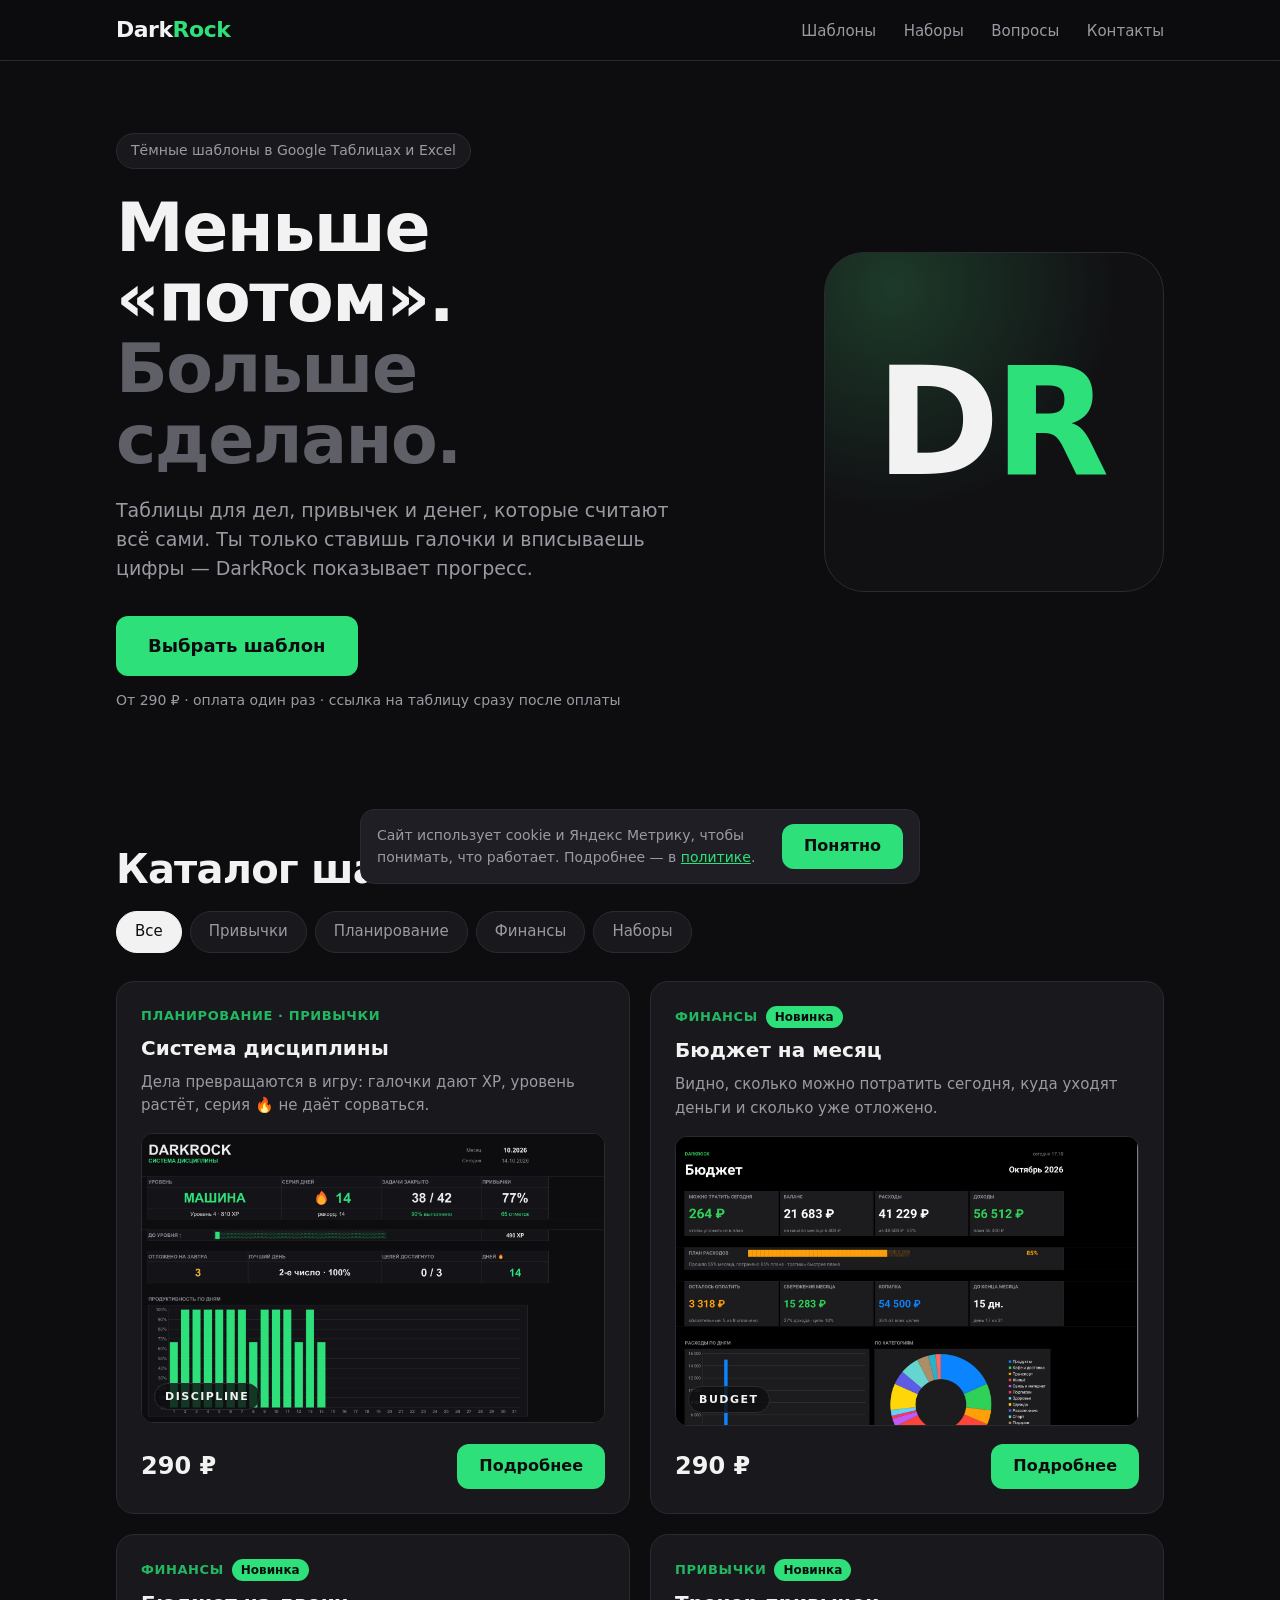
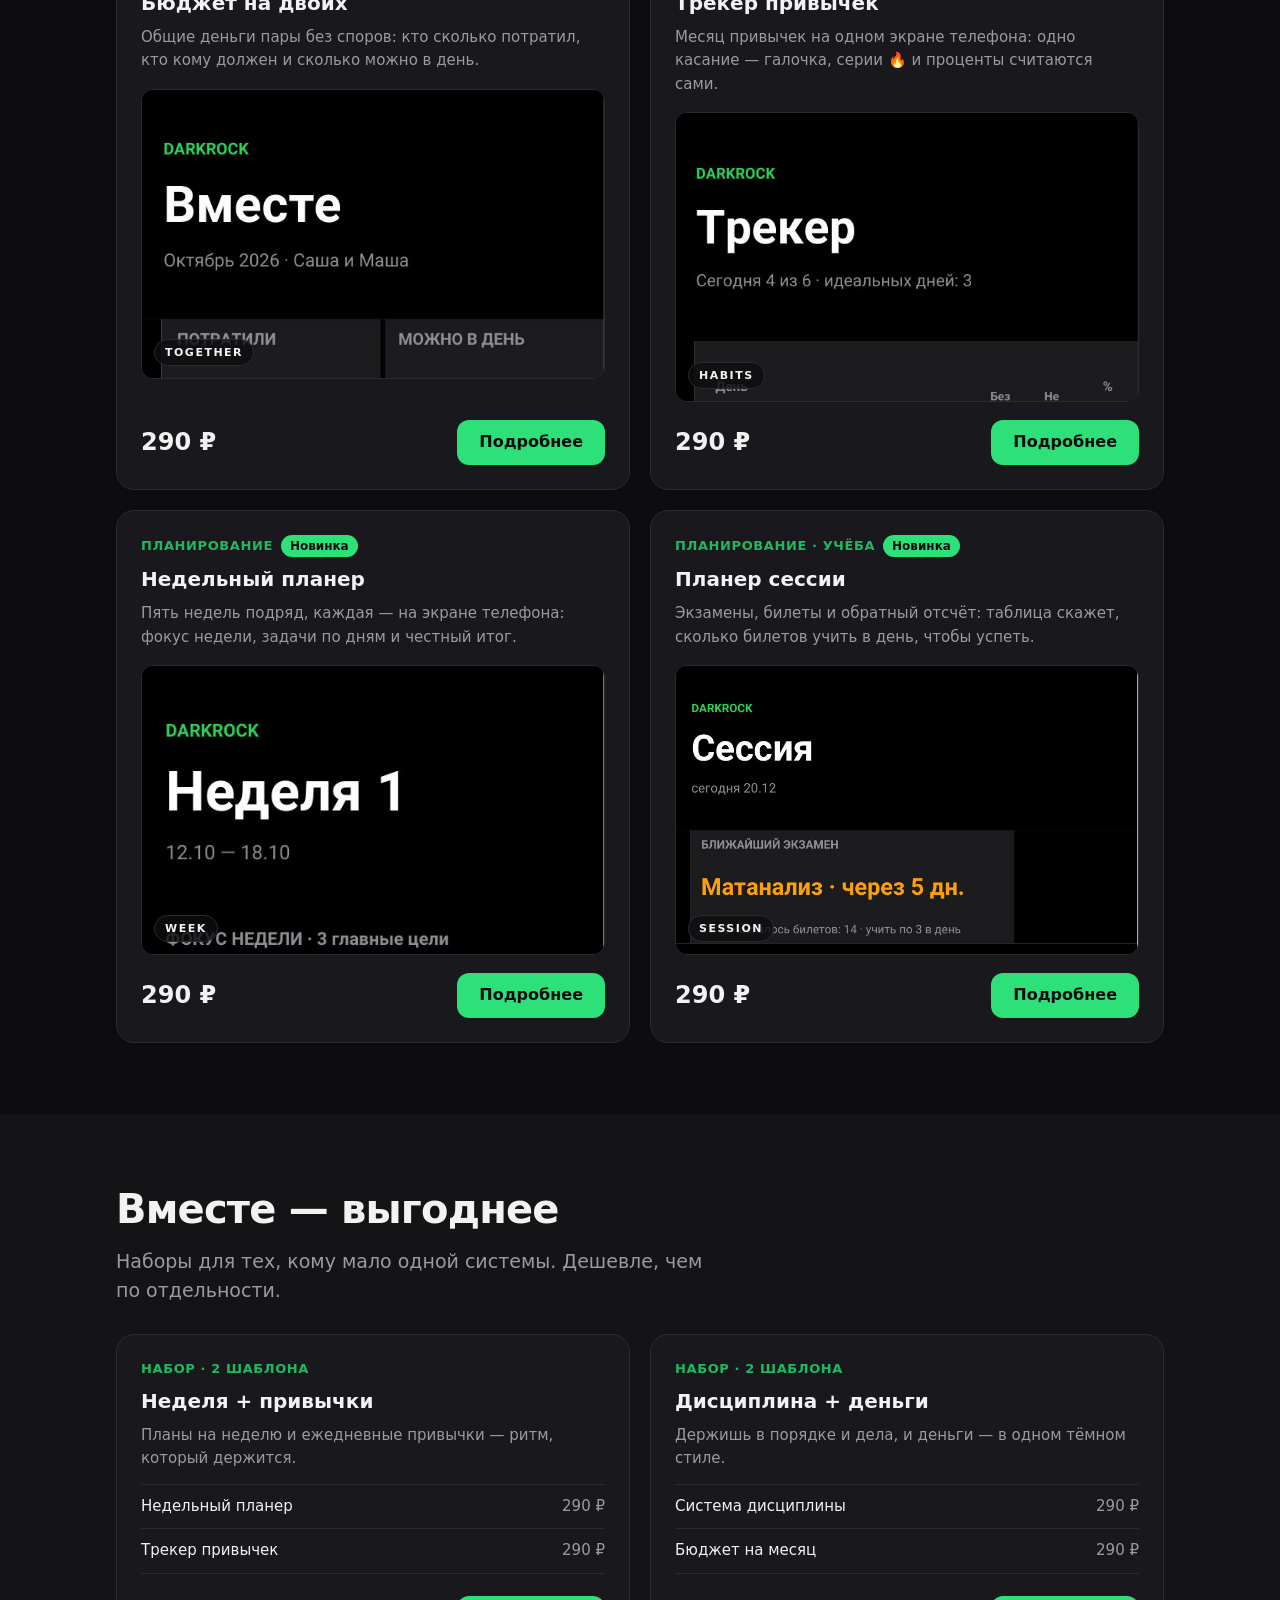
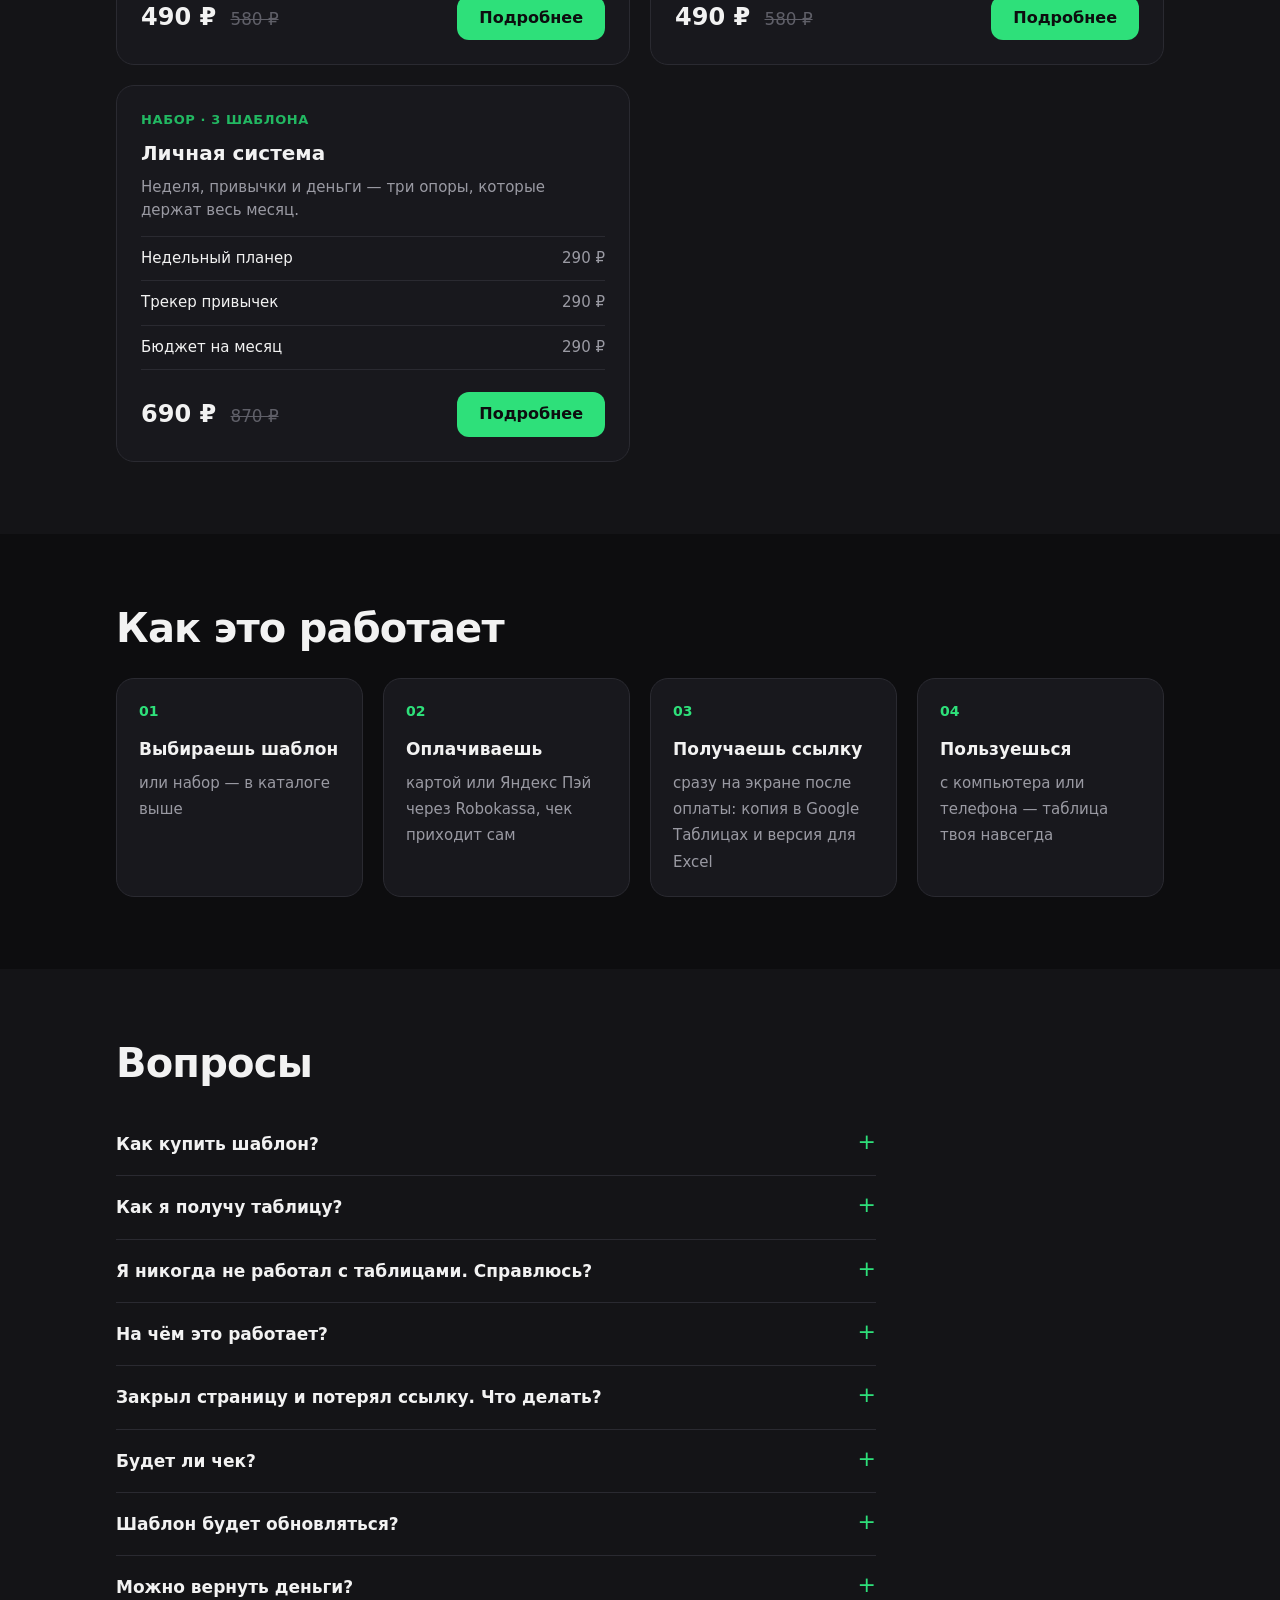
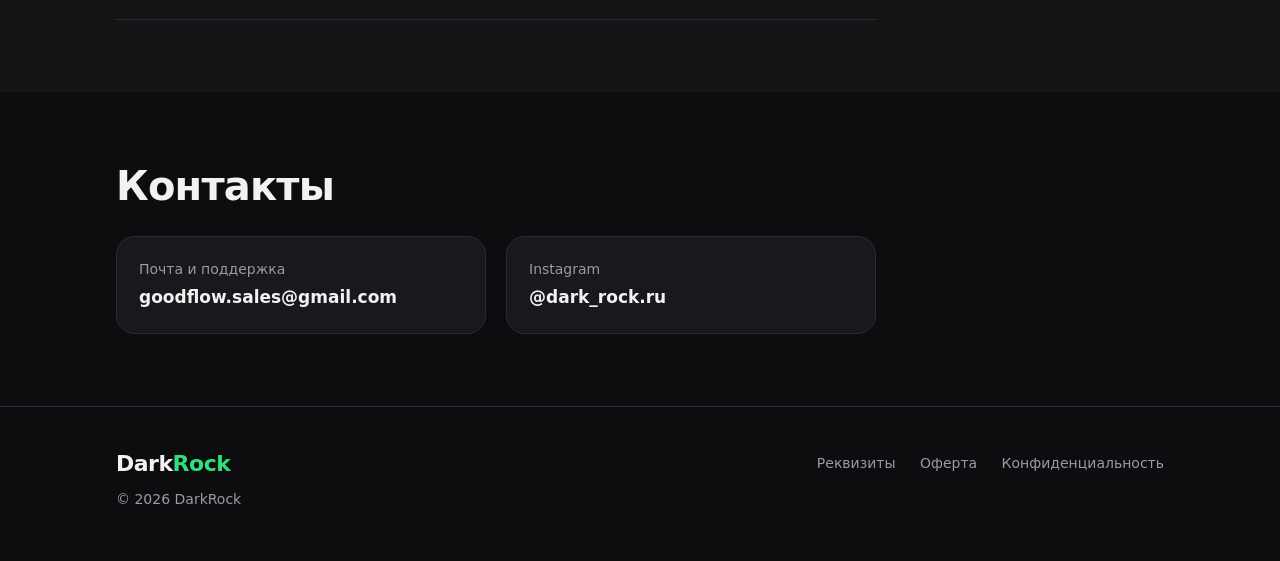
==== commit 6d1ec95f: "Add sales-pause switch (DR_SALES_PAUSED in products.js), currently off Co-Authored-By: Claude Sonnet" ====
--- a/index.html
+++ b/index.html
@@ -31,6 +31,8 @@
 <!-- /Yandex.Metrika counter -->
 </head>
 <body>
+
+<div class="pausebar" id="pausebar" hidden>Продажи временно приостановлены — скоро вернёмся. Вопросы: <a href="mailto:goodflow.sales@gmail.com">goodflow.sales@gmail.com</a></div>
 
 <header class="top">
   <div class="wrap top__in">
@@ -140,5 +142,6 @@
 
 <script src="products.js"></script>
 <script src="catalog.js"></script>
+<script>if (window.DR_SALES_PAUSED) document.getElementById('pausebar').hidden = false;</script>
 </body>
 </html>
--- a/style.css
+++ b/style.css
@@ -210,3 +210,8 @@
 .foot__links a { color: var(--muted); text-decoration: none; margin-left: 20px; }
 .foot__links a:first-child { margin-left: 0; }
 .foot__links a:hover { color: var(--text); }
+
+.pausebar { background: #3a2a05; color: #ffcf6b; border-bottom: 1px solid #5a4210; text-align: center; padding: 10px 16px; font-size: 15px; }
+.pausebar a { color: #ffcf6b; }
+.note-box { background: #3a2a05; border: 1px solid #5a4210; color: #ffcf6b; border-radius: 12px; padding: 14px 16px; margin: 8px 0 8px; font-size: 15px; }
+.note-box a { color: #ffcf6b; }
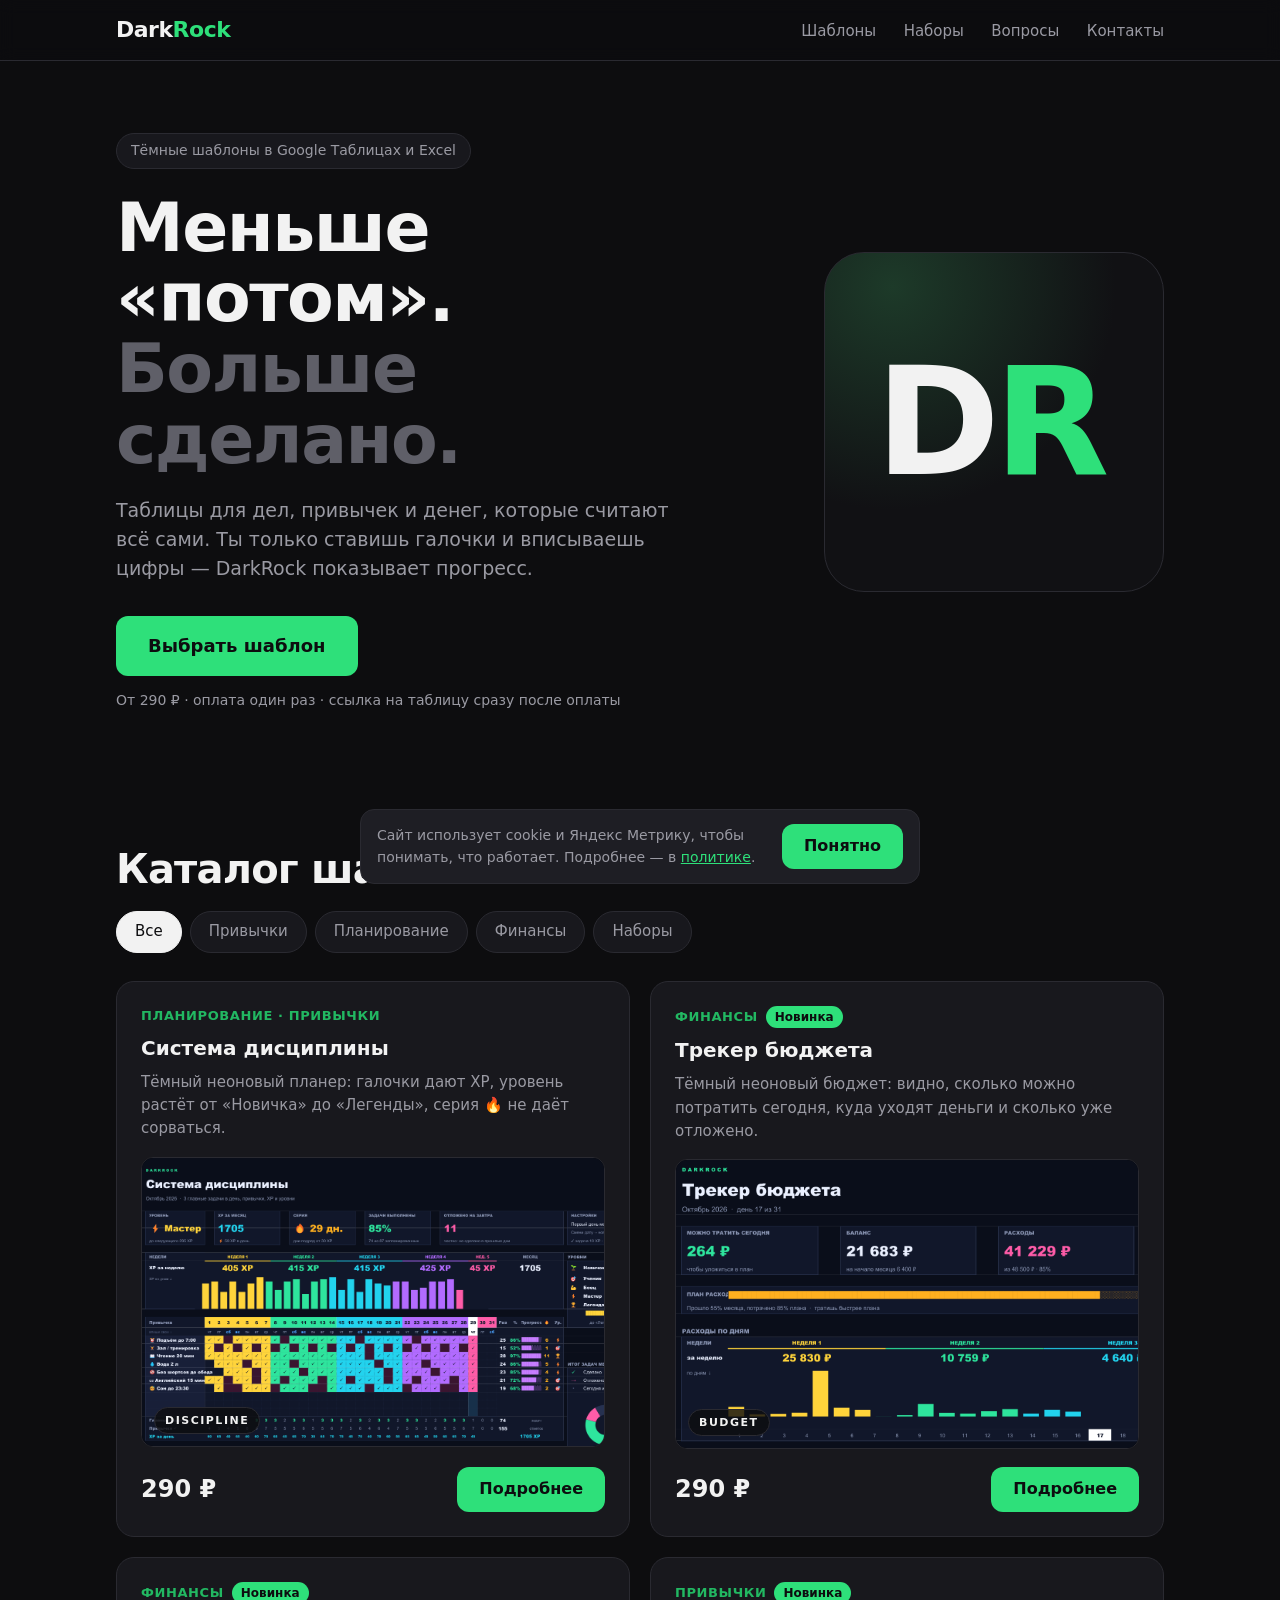
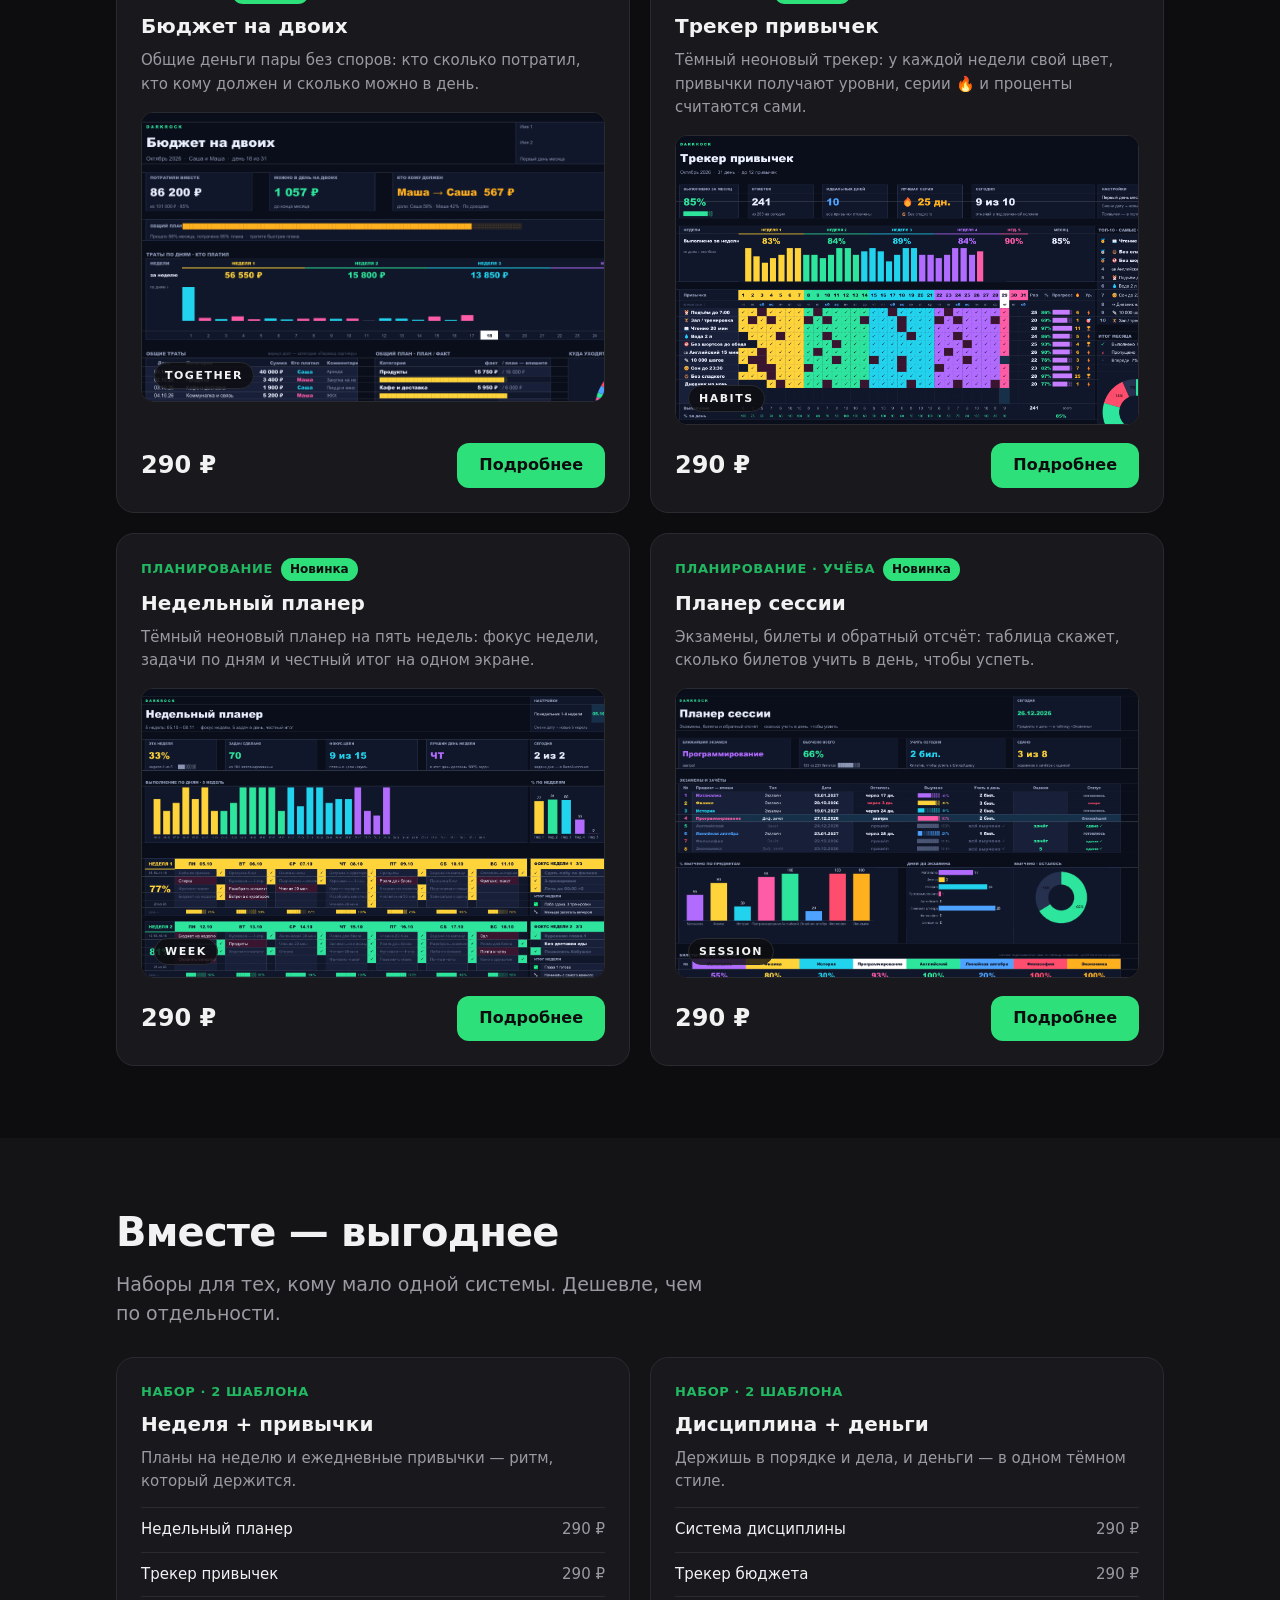
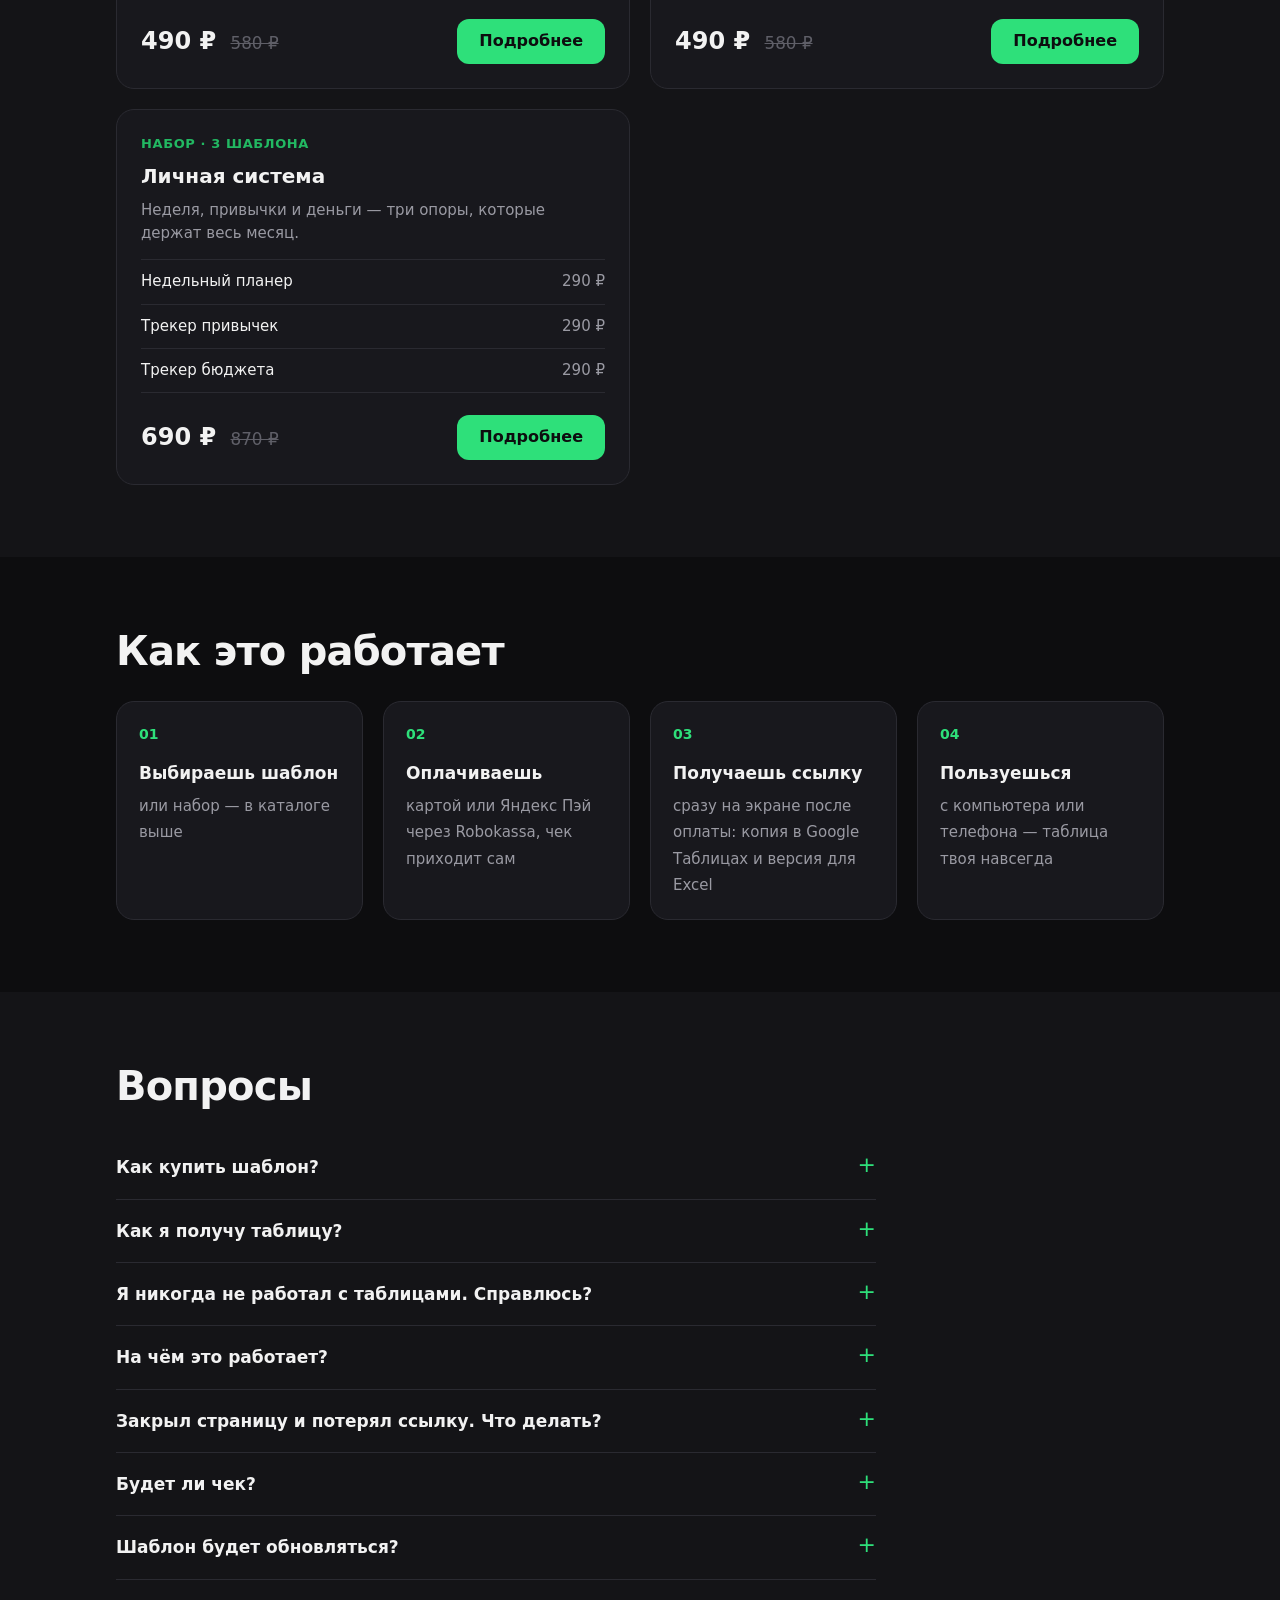
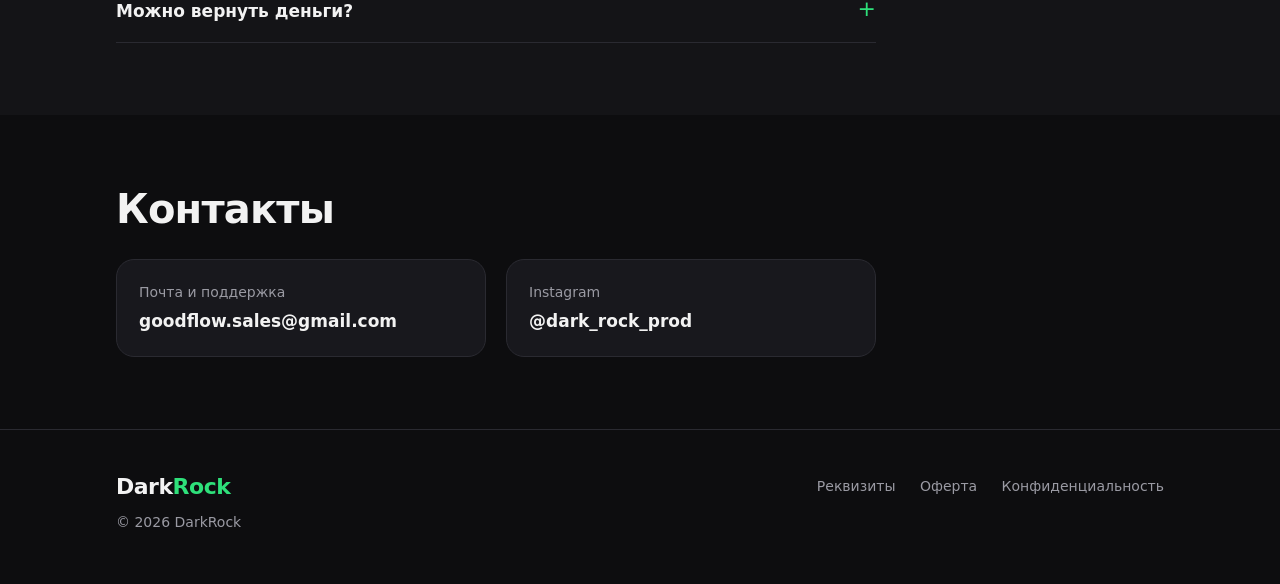
==== commit 6afc3fab: "Instagram handle: @dark_rock_prod" ====
--- a/index.html
+++ b/index.html
@@ -108,7 +108,7 @@
     <h2>Контакты</h2>
     <div class="contacts">
       <a class="contact" href="mailto:goodflow.sales@gmail.com"><span>Почта и поддержка</span><b>goodflow.sales@gmail.com</b></a>
-      <a class="contact" href="https://instagram.com/dark_rock.ru" target="_blank" rel="noopener"><span>Instagram</span><b>@dark_rock.ru</b></a>
+      <a class="contact" href="https://instagram.com/dark_rock_prod" target="_blank" rel="noopener"><span>Instagram</span><b>@dark_rock_prod</b></a>
     </div>
   </div>
 </section>
